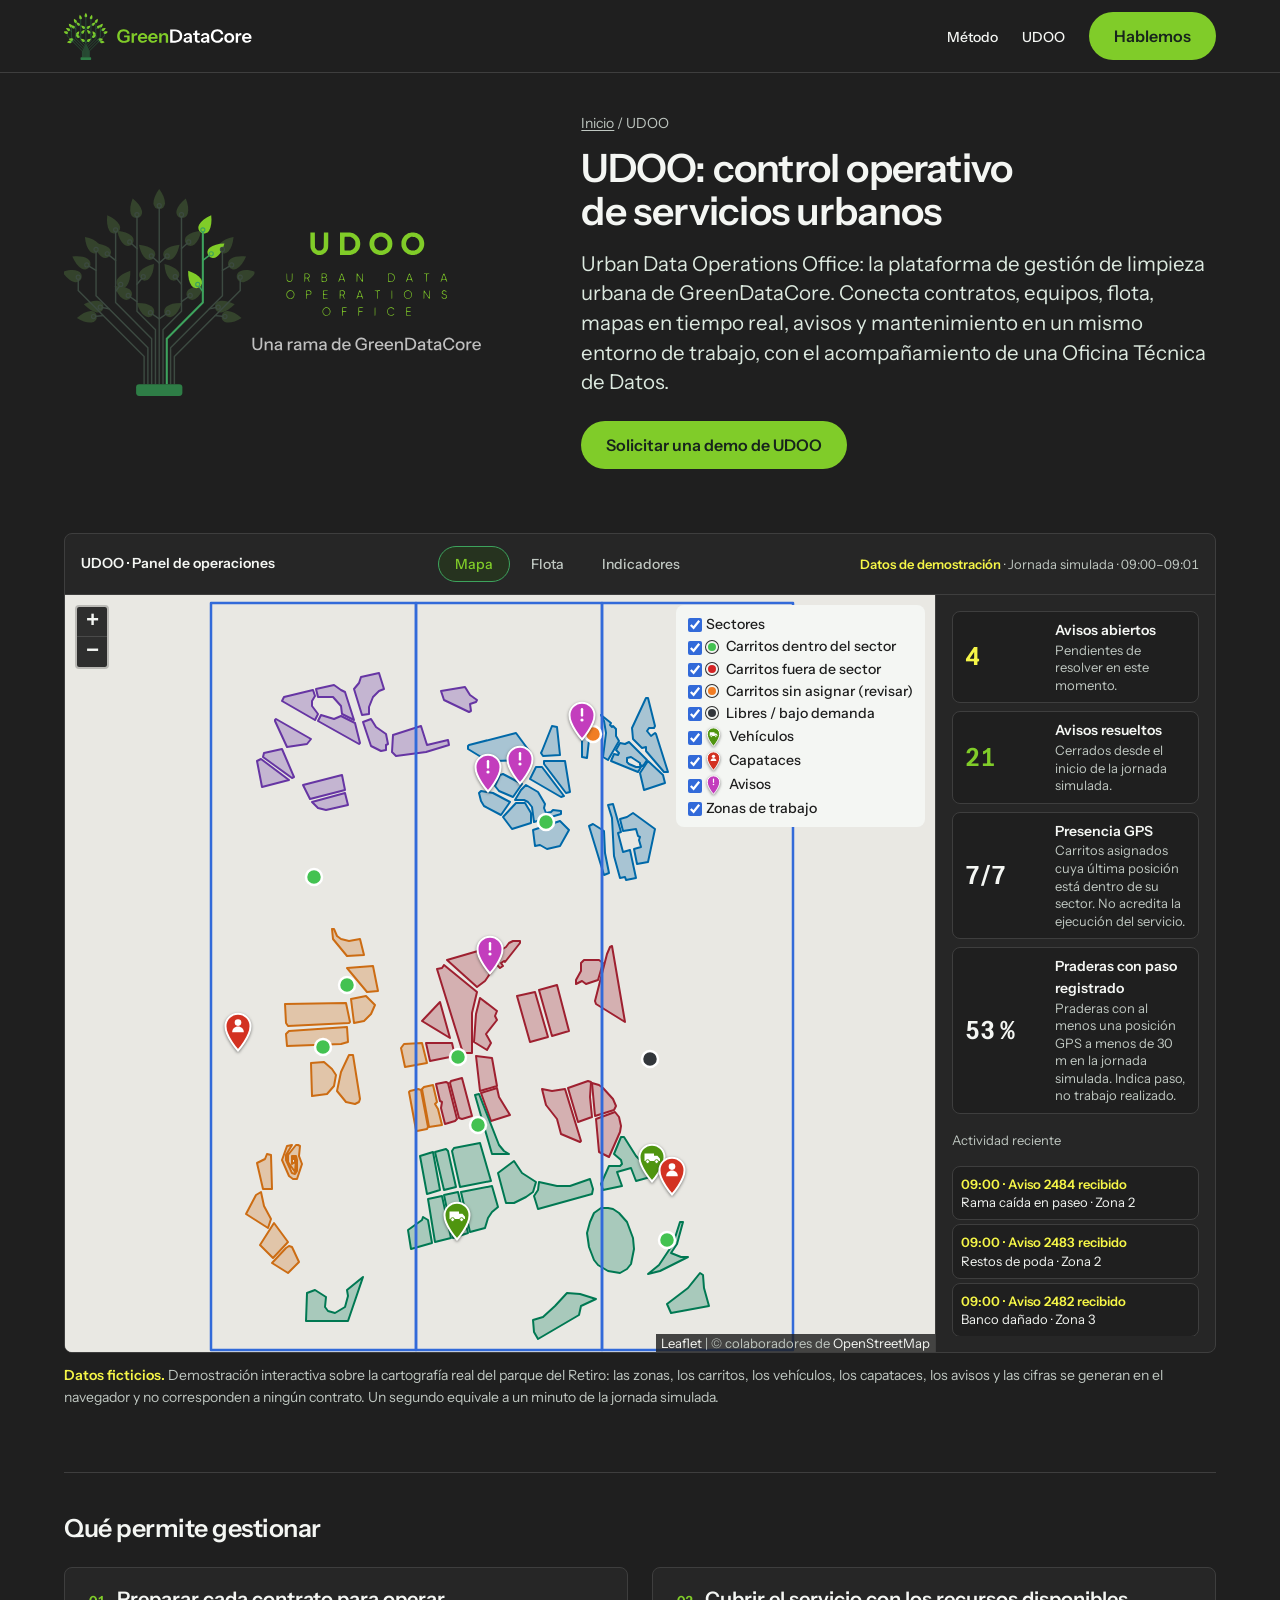
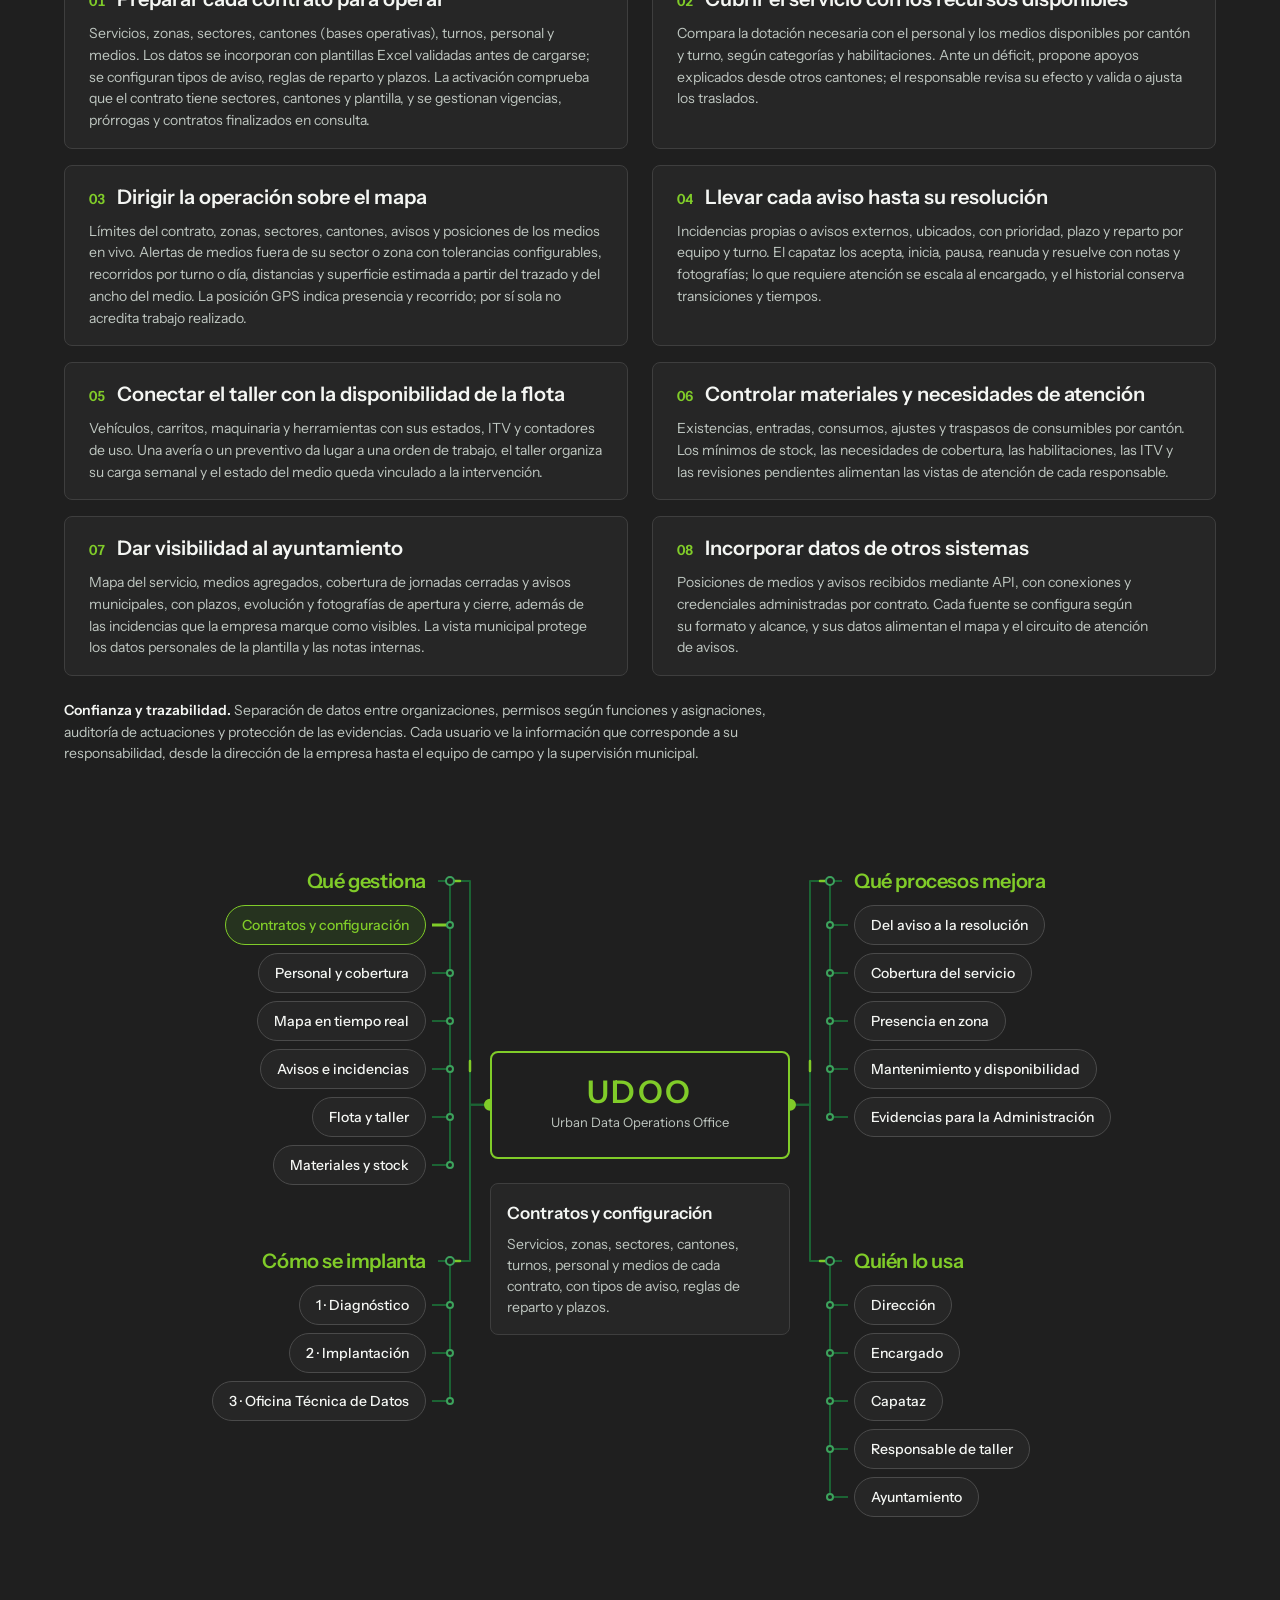
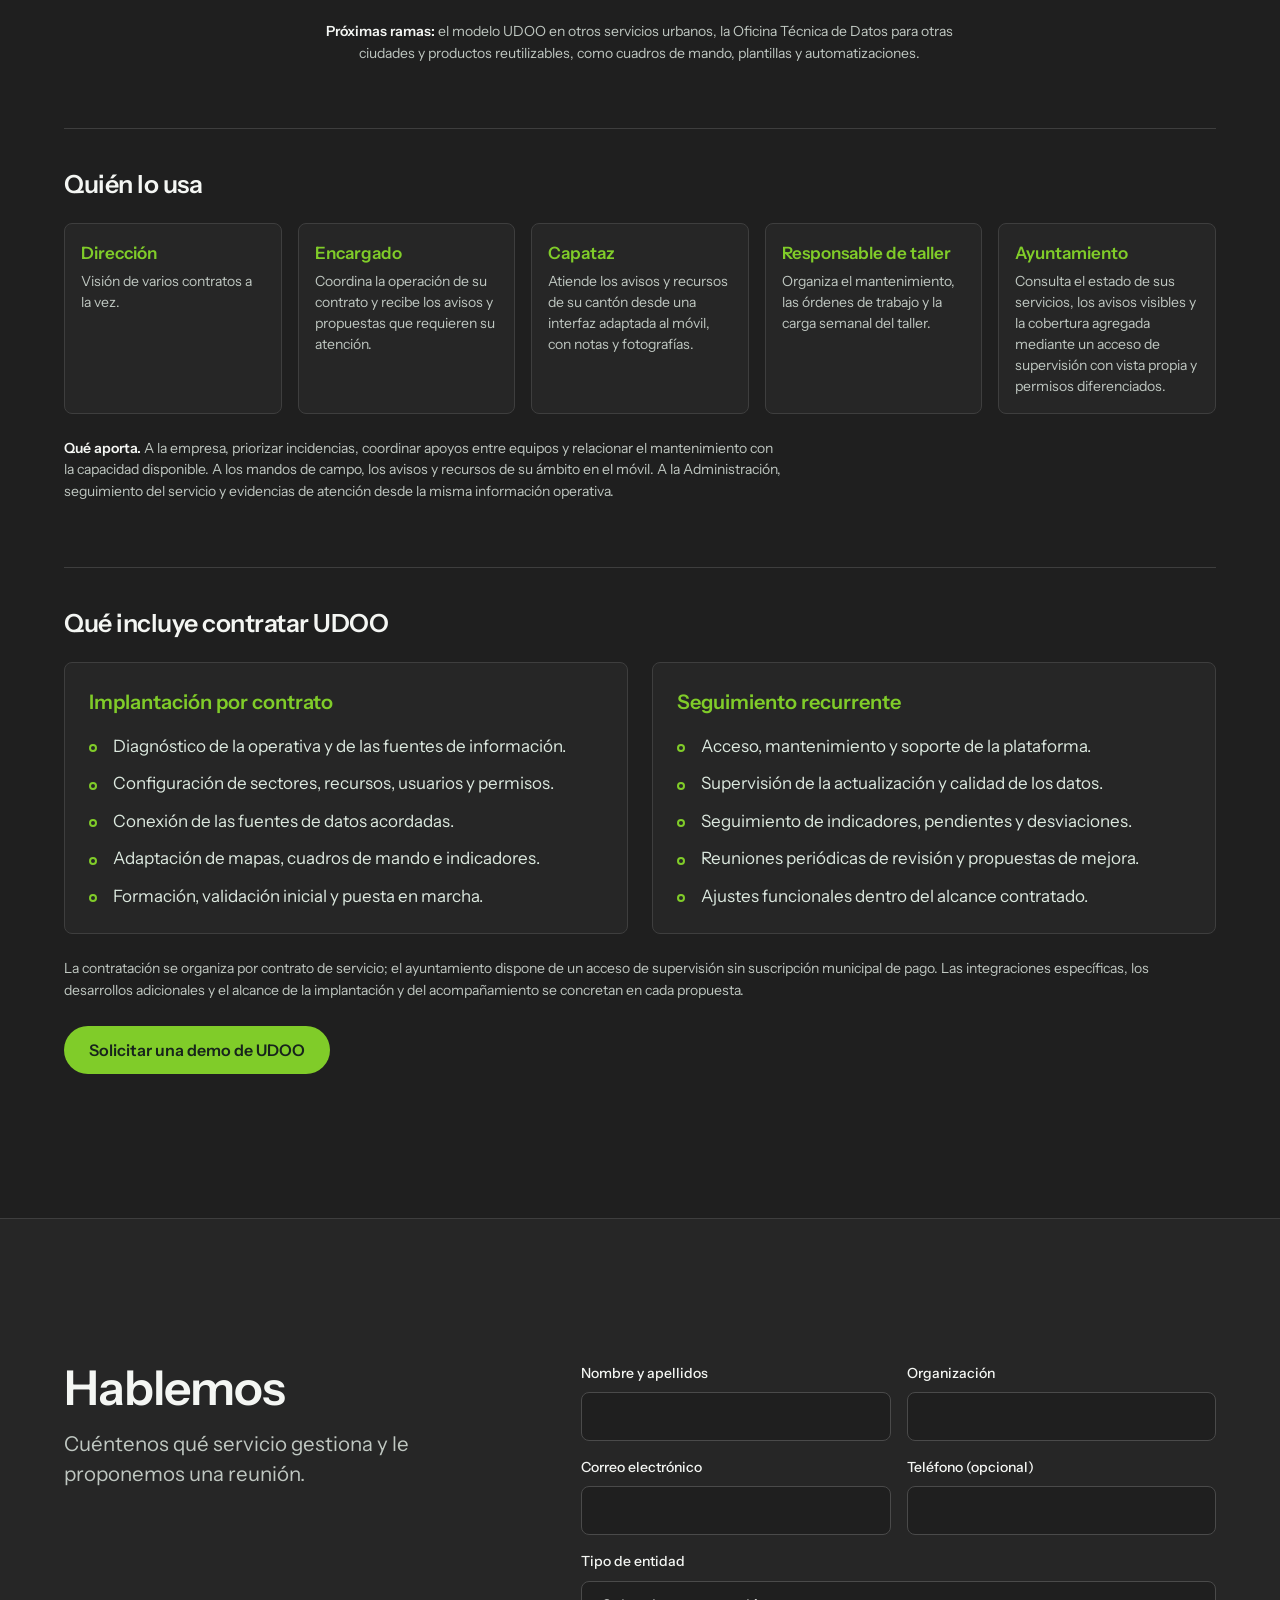
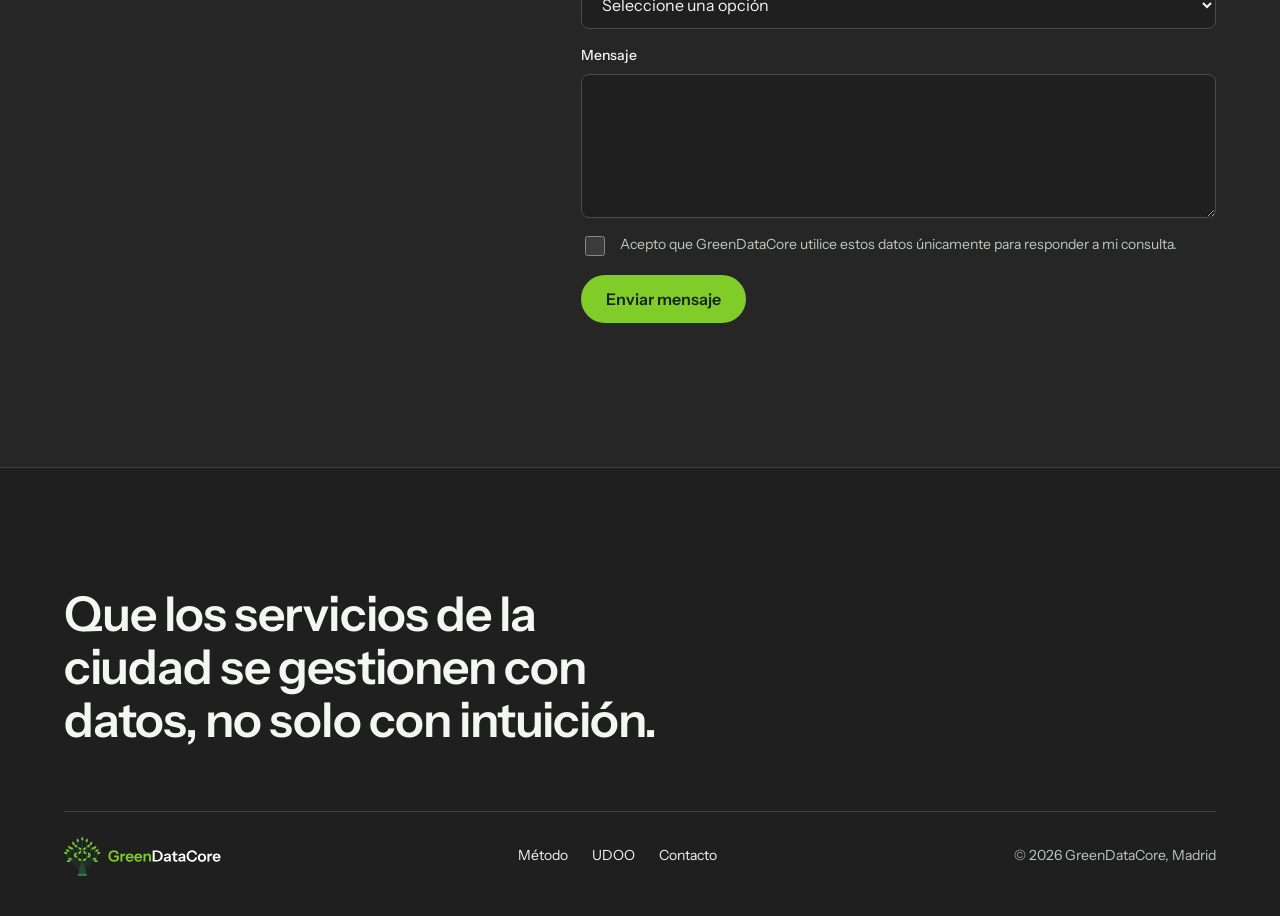
==== udoo/index.html @ efcaaaa1 "SEO: títulos y descripciones, datos estructurados (empresa, sitio y UDOO), página propia /udoo/ y ma" ====
<!DOCTYPE html>
<html lang="es">
<head>
<meta charset="utf-8">
<meta name="viewport" content="width=device-width, initial-scale=1">
<title>UDOO · Gestión de limpieza viaria, residuos y zonas verdes</title>
<meta name="description" content="Gestione contratos de limpieza urbana con UDOO: avisos hasta su resolución, flota con GPS, cobertura de personal, taller, stock y acceso de supervisión para el ayuntamiento.">
<link rel="canonical" href="https://greendatacore.com/udoo/">
<link rel="icon" type="image/svg+xml" href="/assets/logo/gdc-simbolo-reducido.svg">
<meta name="theme-color" content="#1F1F1F">
<meta property="og:type" content="product">
<meta property="og:locale" content="es_ES">
<meta property="og:site_name" content="GreenDataCore">
<meta property="og:title" content="UDOO · Gestión de limpieza viaria, residuos y zonas verdes">
<meta property="og:description" content="Avisos, flota con GPS, cobertura de personal, taller, stock y supervisión municipal en una sola plataforma, con una Oficina Técnica de Datos.">
<meta property="og:url" content="https://greendatacore.com/udoo/">
<meta property="og:image" content="https://greendatacore.com/assets/og/greendatacore-1200x630.png">
<meta property="og:image:width" content="1200">
<meta property="og:image:height" content="630">
<meta property="og:image:alt" content="Logotipo de GreenDataCore sobre fondo grafito con el lema Inteligencia de datos para servicios urbanos">
<meta name="twitter:card" content="summary_large_image">
<link rel="preload" href="/assets/fonts/InstrumentSans-600.woff2" as="font" type="font/woff2" crossorigin>
<script>document.documentElement.classList.add("js")</script>
<script type="application/ld+json">
{
 "@context": "https://schema.org",
 "@graph": [
  {
   "@type": "Organization",
   "@id": "https://greendatacore.com/#org",
   "name": "GreenDataCore",
   "url": "https://greendatacore.com/",
   "logo": {
    "@type": "ImageObject",
    "url": "https://greendatacore.com/assets/og/greendatacore-1200x630.png",
    "width": 1200,
    "height": 630
   },
   "image": "https://greendatacore.com/assets/og/greendatacore-1200x630.png",
   "description": "Inteligencia de datos y control operativo para servicios urbanos: limpieza viaria, recogida de residuos y mantenimiento de zonas verdes. Desarrolla UDOO.",
   "address": {
    "@type": "PostalAddress",
    "addressLocality": "Madrid",
    "addressCountry": "ES"
   },
   "areaServed": {
    "@type": "Country",
    "name": "España"
   },
   "knowsAbout": [
    "Limpieza viaria",
    "Recogida de residuos",
    "Zonas verdes",
    "Gestión de flotas con GPS",
    "Sistemas de información geográfica",
    "Contratos municipales de servicios urbanos"
   ]
  },
  {
   "@type": "WebSite",
   "@id": "https://greendatacore.com/#website",
   "url": "https://greendatacore.com/",
   "name": "GreenDataCore",
   "inLanguage": "es-ES",
   "publisher": {
    "@id": "https://greendatacore.com/#org"
   }
  },
  {
   "@type": "SoftwareApplication",
   "@id": "https://greendatacore.com/udoo/#app",
   "name": "UDOO",
   "alternateName": "Urban Data Operations Office",
   "applicationCategory": "BusinessApplication",
   "applicationSubCategory": "Gestión de servicios urbanos",
   "operatingSystem": "Web",
   "url": "https://greendatacore.com/udoo/",
   "inLanguage": "es-ES",
   "description": "Plataforma de gestión de limpieza urbana que conecta contratos, equipos, flota, mapas en tiempo real, avisos y mantenimiento, con el acompañamiento de una Oficina Técnica de Datos. Para empresas prestatarias de limpieza viaria, recogida de residuos y zonas verdes, y para la supervisión municipal.",
   "featureList": [
    "Configuración de contratos, servicios, zonas, sectores, cantones, turnos, personal y medios",
    "Cobertura del servicio con propuestas de apoyo entre cantones",
    "Mapa en tiempo real con posiciones GPS de vehículos y carritos y alertas fuera de sector",
    "Gestión de avisos e incidencias hasta su resolución, con notas y fotografías",
    "Taller: órdenes de trabajo, ITV y disponibilidad de la flota",
    "Materiales y stock de consumibles por cantón",
    "Acceso de supervisión para el ayuntamiento",
    "Integración de posiciones y avisos mediante API"
   ],
   "publisher": {
    "@id": "https://greendatacore.com/#org"
   },
   "audience": {
    "@type": "BusinessAudience",
    "audienceType": "Empresas de servicios urbanos, empresas municipales y ayuntamientos"
   }
  },
  {
   "@type": "WebPage",
   "@id": "https://greendatacore.com/udoo/#page",
   "url": "https://greendatacore.com/udoo/",
   "name": "UDOO · Gestión de limpieza viaria, residuos y zonas verdes",
   "inLanguage": "es-ES",
   "isPartOf": {
    "@id": "https://greendatacore.com/#website"
   },
   "about": {
    "@id": "https://greendatacore.com/udoo/#app"
   },
   "breadcrumb": {
    "@type": "BreadcrumbList",
    "itemListElement": [
     {
      "@type": "ListItem",
      "position": 1,
      "name": "Inicio",
      "item": "https://greendatacore.com/"
     },
     {
      "@type": "ListItem",
      "position": 2,
      "name": "UDOO",
      "item": "https://greendatacore.com/udoo/"
     }
    ]
   }
  }
 ]
}
</script>
<link rel="alternate" type="text/plain" href="/llms.txt" title="Resumen para modelos de lenguaje (llms.txt)">
<link rel="stylesheet" href="/style.css?v=9">
<link rel="stylesheet" href="/assets/vendor/leaflet/leaflet.css">
<link rel="stylesheet" href="/assets/udoo/udoo-mapa.css?v=7">
</head>
<body class="sub">
<header class="nav">
  <div class="container">
    <a href="/" aria-label="GreenDataCore, inicio"><img src="/assets/logo/gdc-logo-horizontal-negativo.svg" alt="GreenDataCore" width="188" height="48"></a>
    <ul>
      <li><a href="/#metodo">Método</a></li>
      <li><a href="/udoo/" aria-current="page">UDOO</a></li>
      <li><a class="btn btn-p" href="#contacto">Hablemos</a></li>
    </ul>
  </div>
</header>

<main>
<section class="udoo udoo-page" id="udoo">
  <div class="container">
    <div class="mark"><img src="/assets/logo/udoo-rama-gdc-negativo.svg" alt="UDOO, una rama de GreenDataCore" width="476" height="220"></div>
    <div>
      <p class="crumbs"><a href="/">Inicio</a> / UDOO</p>
      <h1>UDOO: control operativo de servicios urbanos</h1>
      <p class="lead">Urban Data Operations Office: la plataforma de gestión de limpieza urbana de GreenDataCore. Conecta contratos, equipos, flota, mapas en tiempo real, avisos y mantenimiento en un mismo entorno de trabajo, con el acompañamiento de una Oficina Técnica de Datos.</p>
      <p class="acts"><a class="btn btn-p" href="#contacto" data-demo>Solicitar una demo de UDOO</a></p>
    </div>

    <figure class="ud-fig">
      <div class="ud" id="ud" data-start="mapa">
        <div class="ud-top">
          <div class="ud-title">UDOO · Panel de operaciones</div>
          <div class="ud-tabs" role="tablist" aria-label="Vistas de UDOO">
            <button type="button" role="tab" data-v="mapa" aria-selected="true">Mapa</button>
            <button type="button" role="tab" data-v="flota" aria-selected="false">Flota</button>
            <button type="button" role="tab" data-v="ind" aria-selected="false">Indicadores</button>
          </div>
          <span class="ud-demo"><b>Datos de demostración</b> · <span data-k="clock">Jornada simulada</span></span>
        </div>
        <div class="ud-body">
          <div class="ud-map"><div id="ud-map" role="region" aria-label="Mapa de demostración sobre el parque del Retiro, con zonas, avisos, carritos, vehículos y capataces ficticios"></div></div>
          <div class="ud-panel" hidden>
            <div><p class="ud-ph">Avisos recibidos por zona</p><p class="ud-pd">Jornada simulada. Suma de avisos abiertos y resueltos.</p><div class="ud-bars" data-b="rec"></div></div>
            <div><p class="ud-ph">Praderas con paso registrado por zona</p><p class="ud-pd">Praderas con al menos una posición GPS a menos de 30 m en la jornada simulada.</p><div class="ud-bars" data-b="pass"></div></div>
            <div><p class="ud-ph">Presencia GPS por sector</p><p class="ud-pd">Carritos asignados cuya última posición está dentro de su sector.</p><div class="ud-bars" data-b="gps"></div></div>
          </div>
          <aside class="ud-side">
            <dl class="ud-kpis">
              <div class="ud-kpi new"><dt>Avisos abiertos</dt><dd><b data-k="open">0</b><span>Pendientes de resolver en este momento.</span></dd></div>
              <div class="ud-kpi ok"><dt>Avisos resueltos</dt><dd><b data-k="solved">0</b><span>Cerrados desde el inicio de la jornada simulada.</span></dd></div>
              <div class="ud-kpi"><dt>Presencia GPS</dt><dd><b data-k="fleet">0</b><span>Carritos asignados cuya última posición está dentro de su sector. No acredita la ejecución del servicio.</span></dd></div>
              <div class="ud-kpi"><dt>Praderas con paso registrado</dt><dd><b data-k="pass">0</b><span>Praderas con al menos una posición GPS a menos de 30 m en la jornada simulada. Indica paso, no trabajo realizado.</span></dd></div>
            </dl>
            <p class="ud-feed-h">Actividad reciente</p>
            <ul class="ud-feed" aria-live="off"></ul>
          </aside>
        </div>
      </div>
      <figcaption><b>Datos ficticios.</b> Demostración interactiva sobre la cartografía real del parque del Retiro: las zonas, los carritos, los vehículos, los capataces, los avisos y las cifras se generan en el navegador y no corresponden a ningún contrato. Un segundo equivale a un minuto de la jornada simulada.</figcaption>
    </figure>

    <div class="ud-procs">
      <h3>Qué permite gestionar</h3>
      <ol class="ud-proc-grid">
        <li id="p01"><h4><span>01</span>Preparar cada contrato para operar</h4><p>Servicios, zonas, sectores, cantones (bases operativas), turnos, personal y medios. Los datos se incorporan con plantillas Excel validadas antes de cargarse; se configuran tipos de aviso, reglas de reparto y plazos. La activación comprueba que el contrato tiene sectores, cantones y plantilla, y se gestionan vigencias, prórrogas y contratos finalizados en consulta.</p></li>
        <li id="p02"><h4><span>02</span>Cubrir el servicio con los recursos disponibles</h4><p>Compara la dotación necesaria con el personal y los medios disponibles por cantón y turno, según categorías y habilitaciones. Ante un déficit, propone apoyos explicados desde otros cantones; el responsable revisa su efecto y valida o ajusta los traslados.</p></li>
        <li id="p03"><h4><span>03</span>Dirigir la operación sobre el mapa</h4><p>Límites del contrato, zonas, sectores, cantones, avisos y posiciones de los medios en vivo. Alertas de medios fuera de su sector o zona con tolerancias configurables, recorridos por turno o día, distancias y superficie estimada a partir del trazado y del ancho del medio. La posición GPS indica presencia y recorrido; por sí sola no acredita trabajo realizado.</p></li>
        <li id="p04"><h4><span>04</span>Llevar cada aviso hasta su resolución</h4><p>Incidencias propias o avisos externos, ubicados, con prioridad, plazo y reparto por equipo y turno. El capataz los acepta, inicia, pausa, reanuda y resuelve con notas y fotografías; lo que requiere atención se escala al encargado, y el historial conserva transiciones y tiempos.</p></li>
        <li id="p05"><h4><span>05</span>Conectar el taller con la disponibilidad de la flota</h4><p>Vehículos, carritos, maquinaria y herramientas con sus estados, ITV y contadores de uso. Una avería o un preventivo da lugar a una orden de trabajo, el taller organiza su carga semanal y el estado del medio queda vinculado a la intervención.</p></li>
        <li id="p06"><h4><span>06</span>Controlar materiales y necesidades de atención</h4><p>Existencias, entradas, consumos, ajustes y traspasos de consumibles por cantón. Los mínimos de stock, las necesidades de cobertura, las habilitaciones, las ITV y las revisiones pendientes alimentan las vistas de atención de cada responsable.</p></li>
        <li id="p07"><h4><span>07</span>Dar visibilidad al ayuntamiento</h4><p>Mapa del servicio, medios agregados, cobertura de jornadas cerradas y avisos municipales, con plazos, evolución y fotografías de apertura y cierre, además de las incidencias que la empresa marque como visibles. La vista municipal protege los datos personales de la plantilla y las notas internas.</p></li>
        <li id="p08"><h4><span>08</span>Incorporar datos de otros sistemas</h4><p>Posiciones de medios y avisos recibidos mediante API, con conexiones y credenciales administradas por contrato. Cada fuente se configura según su formato y alcance, y sus datos alimentan el mapa y el circuito de atención de avisos.</p></li>
      </ol>
      <p class="ud-trust"><b>Confianza y trazabilidad.</b> Separación de datos entre organizaciones, permisos según funciones y asignaciones, auditoría de actuaciones y protección de las evidencias. Cada usuario ve la información que corresponde a su responsabilidad, desde la dirección de la empresa hasta el equipo de campo y la supervisión municipal.</p>
    </div>

    <div class="mm" id="mm">
      <svg class="mm-lines" aria-hidden="true"></svg>
      <div class="mm-q mm-a" data-side="l">
        <h3 class="mm-hub">Qué gestiona</h3>
        <ul>
          <li><button type="button" aria-pressed="false">Contratos y configuración</button><p class="mm-txt">Servicios, zonas, sectores, cantones, turnos, personal y medios de cada contrato, con tipos de aviso, reglas de reparto y plazos.</p></li>
          <li><button type="button" aria-pressed="false">Personal y cobertura</button><p class="mm-txt">Dotación necesaria frente a personal y medios disponibles por cantón y turno, con categorías y habilitaciones.</p></li>
          <li><button type="button" aria-pressed="false">Mapa en tiempo real</button><p class="mm-txt">Límites, zonas, sectores, cantones, avisos y posiciones de los medios con actualización en vivo.</p></li>
          <li><button type="button" aria-pressed="false">Avisos e incidencias</button><p class="mm-txt">Avisos propios y externos, ubicados, priorizados y repartidos por equipo y turno hasta su resolución.</p></li>
          <li><button type="button" aria-pressed="false">Flota y taller</button><p class="mm-txt">Vehículos, carritos, maquinaria y herramientas, con estados, ITV, contadores de uso y órdenes de trabajo.</p></li>
          <li><button type="button" aria-pressed="false">Materiales y stock</button><p class="mm-txt">Existencias, entradas, consumos y traspasos de consumibles por cantón, con mínimos de stock.</p></li>
        </ul>
      </div>
      <div class="mm-q mm-b" data-side="r">
        <h3 class="mm-hub">Qué procesos mejora</h3>
        <ul>
          <li><button type="button" aria-pressed="false">Del aviso a la resolución</button><p class="mm-txt">Cada aviso tiene prioridad, plazo y responsable; el historial conserva las transiciones y los tiempos de atención.</p></li>
          <li><button type="button" aria-pressed="false">Cobertura del servicio</button><p class="mm-txt">Ante un déficit, propuestas explicadas de apoyo desde otros cantones que el responsable valida o ajusta.</p></li>
          <li><button type="button" aria-pressed="false">Presencia en zona</button><p class="mm-txt">Alertas de medios fuera de su sector o zona con tolerancias configurables. La posición GPS indica presencia y recorrido; por sí sola no acredita trabajo realizado.</p></li>
          <li><button type="button" aria-pressed="false">Mantenimiento y disponibilidad</button><p class="mm-txt">Las averías y los preventivos generan órdenes de trabajo, y la planificación cuenta con los medios realmente operativos.</p></li>
          <li><button type="button" aria-pressed="false">Evidencias para la Administración</button><p class="mm-txt">Plazos, evolución y fotografías de apertura y cierre de los avisos, desde la misma información operativa.</p></li>
        </ul>
      </div>
      <div class="mm-core">
        <div class="mm-node"><span class="mm-name">UDOO</span><span class="mm-sub">Urban Data Operations Office</span></div>
        <div class="mm-card" aria-live="polite"><p class="mm-ct"></p><p class="mm-cd"></p></div>
      </div>
      <div class="mm-q mm-c" data-side="l">
        <h3 class="mm-hub">Cómo se implanta</h3>
        <ul>
          <li><button type="button" aria-pressed="false">1 · Diagnóstico</button><p class="mm-txt">Análisis de la operativa, de los procesos y de las fuentes de información, y definición de los indicadores.</p></li>
          <li><button type="button" aria-pressed="false">2 · Implantación</button><p class="mm-txt">Configuración del contrato, carga de datos con plantillas validadas, conexión de las fuentes acordadas, formación y puesta en marcha.</p></li>
          <li><button type="button" aria-pressed="false">3 · Oficina Técnica de Datos</button><p class="mm-txt">Acompañamiento recurrente: calidad de los datos, seguimiento de pendientes y desviaciones y propuestas de mejora.</p></li>
        </ul>
      </div>
      <div class="mm-q mm-d" data-side="r">
        <h3 class="mm-hub">Quién lo usa</h3>
        <ul>
          <li><button type="button" aria-pressed="false">Dirección</button><p class="mm-txt">Visión de varios contratos a la vez.</p></li>
          <li><button type="button" aria-pressed="false">Encargado</button><p class="mm-txt">Coordina la operación de su contrato y recibe los avisos y propuestas que requieren su atención.</p></li>
          <li><button type="button" aria-pressed="false">Capataz</button><p class="mm-txt">Atiende los avisos y recursos de su cantón desde una interfaz adaptada al móvil, con notas y fotografías.</p></li>
          <li><button type="button" aria-pressed="false">Responsable de taller</button><p class="mm-txt">Organiza el mantenimiento y la carga semanal del taller.</p></li>
          <li><button type="button" aria-pressed="false">Ayuntamiento</button><p class="mm-txt">Consulta el estado de sus servicios mediante un acceso de supervisión con vista propia y permisos diferenciados.</p></li>
        </ul>
      </div>
    </div>

    <p class="ud-next"><b>Próximas ramas:</b> el modelo UDOO en otros servicios urbanos, la Oficina Técnica de Datos para otras ciudades y productos reutilizables, como cuadros de mando, plantillas y automatizaciones.</p>

    <div class="ud-procs">
      <h3>Quién lo usa</h3>
      <ul class="ud-roles">
        <li><b>Dirección</b><span>Visión de varios contratos a la vez.</span></li>
        <li><b>Encargado</b><span>Coordina la operación de su contrato y recibe los avisos y propuestas que requieren su atención.</span></li>
        <li><b>Capataz</b><span>Atiende los avisos y recursos de su cantón desde una interfaz adaptada al móvil, con notas y fotografías.</span></li>
        <li><b>Responsable de taller</b><span>Organiza el mantenimiento, las órdenes de trabajo y la carga semanal del taller.</span></li>
        <li><b>Ayuntamiento</b><span>Consulta el estado de sus servicios, los avisos visibles y la cobertura agregada mediante un acceso de supervisión con vista propia y permisos diferenciados.</span></li>
      </ul>
      <p class="ud-trust"><b>Qué aporta.</b> A la empresa, priorizar incidencias, coordinar apoyos entre equipos y relacionar el mantenimiento con la capacidad disponible. A los mandos de campo, los avisos y recursos de su ámbito en el móvil. A la Administración, seguimiento del servicio y evidencias de atención desde la misma información operativa.</p>
    </div>

    <div class="ud-offer">
      <h3>Qué incluye contratar UDOO</h3>
      <div class="ud-offer-grid">
        <article class="ud-card">
          <h4>Implantación por contrato</h4>
          <ul>
            <li>Diagnóstico de la operativa y de las fuentes de información.</li>
            <li>Configuración de sectores, recursos, usuarios y permisos.</li>
            <li>Conexión de las fuentes de datos acordadas.</li>
            <li>Adaptación de mapas, cuadros de mando e indicadores.</li>
            <li>Formación, validación inicial y puesta en marcha.</li>
          </ul>
        </article>
        <article class="ud-card">
          <h4>Seguimiento recurrente</h4>
          <ul>
            <li>Acceso, mantenimiento y soporte de la plataforma.</li>
            <li>Supervisión de la actualización y calidad de los datos.</li>
            <li>Seguimiento de indicadores, pendientes y desviaciones.</li>
            <li>Reuniones periódicas de revisión y propuestas de mejora.</li>
            <li>Ajustes funcionales dentro del alcance contratado.</li>
          </ul>
        </article>
      </div>
      <p class="ud-note">La contratación se organiza por contrato de servicio; el ayuntamiento dispone de un acceso de supervisión sin suscripción municipal de pago. Las integraciones específicas, los desarrollos adicionales y el alcance de la implantación y del acompañamiento se concretan en cada propuesta.</p>
      <p class="acts"><a class="btn btn-p" href="#contacto" data-demo>Solicitar una demo de UDOO</a></p>
    </div>
  </div>
</section>

<section class="contact" id="contacto">
  <div class="container">
    <div>
      <h2>Hablemos</h2>
      <p class="lead">Cuéntenos qué servicio gestiona y le proponemos una reunión.</p>
    </div>
    <form class="form" id="cf" novalidate>
      <label>Nombre y apellidos<input id="f-nombre" name="nombre" autocomplete="name" required></label>
      <label>Organización<input id="f-org" name="organizacion" autocomplete="organization" required></label>
      <label>Correo electrónico<input id="f-email" name="email" type="email" autocomplete="email" required></label>
      <label>Teléfono (opcional)<input id="f-tel" name="telefono" type="tel" autocomplete="tel"></label>
      <label class="full">Tipo de entidad<select id="f-tipo" name="tipo" required>
        <option value="">Seleccione una opción</option>
        <option>Ayuntamiento o Administración pública</option>
        <option>Empresa prestataria de servicios urbanos</option>
        <option>Socio tecnológico</option>
        <option>Otro</option>
      </select></label>
      <label class="full">Mensaje<textarea id="f-msg" name="mensaje" required></textarea></label>
      <label class="hp" aria-hidden="true">No rellenar<input id="f-hp" name="_honey" tabindex="-1" autocomplete="off"></label>
      <label class="check full"><input id="f-ok" type="checkbox" required>Acepto que GreenDataCore utilice estos datos únicamente para responder a mi consulta.</label>
      <div class="send full"><button class="btn btn-p" id="f-send" type="submit">Enviar mensaje</button><p class="status" id="f-status" role="status" aria-live="polite"></p></div>
    </form>
  </div>
</section>
</main>

<footer class="foot">
  <div class="container">
    <p class="statement">Que los servicios de la ciudad se gestionen con datos, no solo con intuición.</p>
    <div class="row">
      <img src="/assets/logo/gdc-logo-horizontal-negativo.svg" alt="GreenDataCore" width="157" height="40">
      <ul><li><a href="/#metodo">Método</a></li><li><a href="/udoo/">UDOO</a></li><li><a href="#contacto">Contacto</a></li></ul>
      <p>© <span id="y">2026</span> GreenDataCore, Madrid</p>
    </div>
  </div>
</footer>
<script>
{
  const form = document.getElementById('cf');
  const status = document.getElementById('f-status');
  const sendBtn = document.getElementById('f-send');
  const ENDPOINT = 'https://formsubmit.co/ajax/a.kim@tagasa.com';
  const say = (t, cls) => { status.textContent = t; status.className = 'status ' + (cls || ''); };
  form.addEventListener('submit', async e => {
    e.preventDefault();
    if (!form.checkValidity()) { say('Revise los campos obligatorios y acepte el uso de sus datos.', 'err'); form.reportValidity(); return; }
    if (document.getElementById('f-hp').value) return;
    const v = id => document.getElementById(id).value.trim();
    const data = { nombre: v('f-nombre'), organizacion: v('f-org'), email: v('f-email'), telefono: v('f-tel'), tipo: v('f-tipo'), mensaje: v('f-msg'), _subject: 'Contacto web GreenDataCore: ' + v('f-org'), _replyto: v('f-email'), _template: 'table', _captcha: 'false' };
    sendBtn.disabled = true; say('Enviando…');
    try {
      const r = await fetch(ENDPOINT, { method: 'POST', headers: { 'Content-Type': 'application/json', 'Accept': 'application/json' }, body: JSON.stringify(data) });
      const j = await r.json().catch(() => ({}));
      if (!r.ok || String(j.success) === 'false') throw new Error('envío');
      form.reset(); say('Mensaje enviado. Le responderemos a la mayor brevedad.', 'ok');
    } catch (err) {
      say('No se ha podido enviar el mensaje. Inténtelo de nuevo en unos minutos.', 'err');
    } finally { sendBtn.disabled = false; }
  });
  document.getElementById('y').textContent = new Date().getFullYear();
}
</script>
<script>
{
  const ud = document.getElementById('ud');
  if (ud) {
    const add = src => new Promise((ok, ko) => { const s = document.createElement('script'); s.src = src; s.onload = ok; s.onerror = ko; document.body.append(s); });
    new IntersectionObserver((es, o) => {
      if (!es[0].isIntersecting) return;
      o.disconnect();
      add('/assets/vendor/leaflet/leaflet.js').then(() => add('/assets/udoo/udoo-mapa-datos.js')).then(() => add('/assets/udoo/udoo-mapa.js?v=9')).catch(() => {});
    }, { rootMargin: '600px 0px' }).observe(ud);
  }
  if (/[?&]demo\b/.test(location.search)) { const m = document.getElementById('f-msg'); if (m && !m.value.trim()) m.value = 'Nos gustaría solicitar una demostración de UDOO.'; }
  document.querySelectorAll('[data-demo]').forEach(a => a.addEventListener('click', () => {
    const m = document.getElementById('f-msg');
    if (m && !m.value.trim()) m.value = 'Nos gustaría solicitar una demostración de UDOO.';
  }));
}
</script>
<script>
{
  const mm = document.getElementById('mm');
  if (mm) {
    const NS = 'http://www.w3.org/2000/svg';
    const svg = mm.querySelector('.mm-lines'), node = mm.querySelector('.mm-node');
    const ct = mm.querySelector('.mm-ct'), cd = mm.querySelector('.mm-cd');
    const wide = matchMedia('(min-width: 60.01rem)');
    const btns = [...mm.querySelectorAll('.mm-q button')];
    let ticks = new Map();
    const el = (tag, attrs) => { const e = document.createElementNS(NS, tag); for (const k in attrs) e.setAttribute(k, attrs[k]); svg.append(e); return e; };
    const draw = () => {
      svg.replaceChildren(); ticks = new Map();
      if (!wide.matches) return;
      const R = mm.getBoundingClientRect(), r = e => { const b = e.getBoundingClientRect(); return { l: b.left - R.left, r: b.right - R.left, t: b.top - R.top, b: b.bottom - R.top, y: (b.top + b.bottom) / 2 - R.top }; };
      svg.setAttribute('viewBox', `0 0 ${R.width} ${R.height}`);
      const n = r(node);
      mm.querySelectorAll('.mm-q').forEach(qd => {
        const left = qd.dataset.side === 'l', Q = r(qd), hub = r(qd.querySelector('.mm-hub'));
        const tx = left ? Q.r + 24 : Q.l - 24;
        const items = [...qd.querySelectorAll('button')].map(b => [b, r(b)]);
        const last = items[items.length - 1][1].y;
        const nx = left ? n.l : n.r, mx = (tx + nx) / 2;
        const trunk = `M${tx} ${hub.y} H${mx} V${n.y} H${nx}`;
        el('path', { d: trunk, class: 'mm-t' });
        el('path', { d: trunk, class: 'mm-p' });
        el('path', { d: `M${left ? hub.r + 12 : hub.l - 12} ${hub.y} H${tx} V${last}`, class: 'mm-t' });
        el('circle', { cx: tx, cy: hub.y, r: 4, class: 'mm-j' });
        items.forEach(([b, bb]) => { ticks.set(b, el('path', { d: `M${tx} ${bb.y} H${left ? bb.r + 6 : bb.l - 6}`, class: 'mm-t' })); el('circle', { cx: tx, cy: bb.y, r: 3, class: 'mm-j' }); });
      });
      el('circle', { cx: n.l, cy: n.y, r: 5, class: 'mm-j on' }); el('circle', { cx: n.r, cy: n.y, r: 5, class: 'mm-j on' });
      const cur = btns.find(b => b.getAttribute('aria-pressed') === 'true'); if (cur && ticks.get(cur)) ticks.get(cur).classList.add('on');
    };
    const select = b => {
      btns.forEach(x => { x.setAttribute('aria-pressed', String(x === b)); ticks.get(x)?.classList.toggle('on', x === b); });
      ct.textContent = b.textContent; cd.textContent = b.nextElementSibling.textContent;
    };
    btns.forEach(b => b.addEventListener('click', () => {
      if (!wide.matches) { const li = b.parentElement, open = !li.classList.contains('open'); li.classList.toggle('open', open); b.setAttribute('aria-expanded', String(open)); return; }
      select(b);
    }));
    btns.forEach(b => b.addEventListener('mouseenter', () => { if (wide.matches) select(b); }));
    select(btns[0]);
    new ResizeObserver(draw).observe(mm);
    wide.addEventListener('change', draw);
    if (document.fonts) document.fonts.ready.then(draw);
  }
}
</script>
</body>
</html>
---- style.css ----
/* Hallmark · shape: Long Document (drawn e008ef, swap: the case and the index are UDOO and its branches) · genre: modern-minimal · theme: brand
 * paper: oklch(23.9% 0 0) · accent: oklch(76.7% 0.200 132.3) · display: Instrument Sans · body: Instrument Sans · hero: Poster · nav: edge-aligned · footer: statement · signature: the tree that grows from the root and stays alive, data running up its branches
 * axes: dark/grotesk-sans/chromatic-green · posture: Poster · contrast: pass · fold: pass · v2.0.0 */
/* Hallmark · pre-emit critique: P4 H4 E4 S5 R4 V4 · weakest: P, the brand platform reads as a catalogue; told it as one argument (operation becomes data) and cut the tables, values and the second list of benefits */
/* Hallmark · waive 3 · .stations on phones · the vertical line is the data route itself, not a decorative stripe */
@import url("./tokens.css?v=3");
@import url("./base.css");

@font-face { font-family: "Instrument Sans"; src: url(assets/fonts/InstrumentSans-400.woff2) format("woff2"); font-weight: 400; font-display: swap; }
@font-face { font-family: "Instrument Sans"; src: url(assets/fonts/InstrumentSans-500.woff2) format("woff2"); font-weight: 500; font-display: swap; }
@font-face { font-family: "Instrument Sans"; src: url(assets/fonts/InstrumentSans-600.woff2) format("woff2"); font-weight: 600; font-display: swap; }

:root { color-scheme: dark; }
body { font-size: 1.0625rem; }

/* controls */
.btn { display: inline-flex; align-items: center; min-height: 48px; padding: 0 var(--space-lg); border-radius: var(--radius-pill); font: 600 var(--text-md)/1 var(--font-body); white-space: nowrap; text-decoration: none; border: 1px solid transparent; cursor: pointer; transition: background-color var(--dur-short) var(--ease-out), border-color var(--dur-short) var(--ease-out), transform var(--dur-micro) var(--ease-out); }
.btn-p { background: var(--color-accent); color: var(--color-accent-ink); }
.btn-p:hover { background: var(--color-accent-hi); }
.btn-p:active { transform: translateY(1px); background: var(--color-accent); }
.btn-p:focus-visible { outline: 2px solid var(--color-focus); outline-offset: 3px; }
.btn-p[disabled] { background: var(--color-edge); color: var(--color-muted); cursor: not-allowed; }
.link { color: var(--color-ink); font-weight: 600; text-decoration: underline; text-decoration-color: var(--color-accent); text-decoration-thickness: 2px; text-underline-offset: 0.3em; transition: color var(--dur-short) var(--ease-out); }
.link:hover { color: var(--color-accent); }
.link:active { color: var(--color-accent-hi); }

/* nav: edge-aligned */
.nav { position: sticky; top: 0; z-index: var(--z-sticky-nav); background: var(--color-paper); border-bottom: var(--rule-hair) solid var(--color-rule); }
.nav .container { display: flex; align-items: center; justify-content: space-between; gap: var(--space-md); min-height: 72px; }
.nav img { height: 48px; width: auto; }
.nav ul { display: flex; align-items: center; gap: var(--space-lg); list-style: none; margin: 0; padding: 0; }
.nav ul a:not(.btn) { color: var(--color-ink); text-decoration: none; font-weight: 500; font-size: var(--text-sm); padding: var(--space-xs) 0; }
.nav ul a:not(.btn):hover { color: var(--color-accent); }
.nav ul a:not(.btn):active { color: var(--color-accent-hi); }

/* hero: Poster */
.hero { position: relative; color: var(--color-ink); min-height: 92dvh; display: grid; align-items: end; overflow: hidden; background: var(--color-paper); }
#hero-bg { position: absolute; inset: 0; width: 100%; height: 100%; pointer-events: none; }
.hero .container { position: relative; z-index: var(--z-base); display: grid; grid-template-columns: minmax(0, 6fr) minmax(0, 6fr); gap: var(--space-2xl); align-items: end; padding-block: var(--space-3xl); }
.hero h1 { font-size: var(--text-display); max-width: 12ch; }
.hero .lead { margin-top: var(--space-lg); color: var(--color-ink-2); max-width: 36ch; }
.hero .acts { display: flex; flex-wrap: wrap; align-items: center; gap: var(--space-lg); margin-top: var(--space-xl); }
#tree { justify-self: center; transition: transform var(--dur-long) var(--ease-out); }
#tree .logo { width: min(560px, 42vw); height: auto; overflow: visible; }

/* story: Long Document beside the gains */
.story { padding-block: var(--section-gap); }
.story .container { display: grid; grid-template-columns: minmax(0, 7fr) minmax(0, 5fr); gap: var(--space-2xl); align-items: start; }
.prose .lede { font-size: var(--text-title); line-height: 1.45; font-weight: 500; margin-bottom: var(--space-lg); max-width: 34ch; }
.prose .para { line-height: 1.7; color: var(--color-ink-2); margin-bottom: var(--space-md); max-width: 62ch; }
.prose .para p { display: inline; }
.prose h2.inline { display: inline; font: inherit; font-weight: 700; color: var(--color-ink); letter-spacing: normal; }
.gains { list-style: none; margin: 0; padding: 0; border-top: var(--rule-hair) solid var(--color-rule); }
.gains li { padding-block: var(--space-lg); border-bottom: var(--rule-hair) solid var(--color-rule); }
.gains h3 { font-size: var(--text-xl); color: var(--color-accent); }
.gains p { margin-top: var(--space-xs); color: var(--color-muted); }

/* method: the signature route */
.method { padding-block: var(--section-gap-s); background: var(--color-paper-2); border-block: var(--rule-hair) solid var(--color-rule); }
.method h2 { max-width: 22ch; }
.route { margin-top: var(--space-xl); }
.route .fig { position: relative; height: 112px; }
.route .fig svg { position: absolute; inset: 0; width: 100%; height: 100%; overflow: visible; }
.stations { list-style: none; margin: 0; padding: 0; display: grid; grid-template-columns: repeat(5, minmax(0, 1fr)); gap: var(--space-lg); }
.stations h3 { font-size: var(--text-lg); }
.stations p { margin-top: var(--space-xs); color: var(--color-muted); font-size: var(--text-sm); line-height: 1.5; }
.stations .core h3 { color: var(--color-accent); }

/* services: an index */
.services { padding-block: var(--section-gap); }
.services .container { display: grid; grid-template-columns: minmax(0, 4fr) minmax(0, 8fr); gap: var(--space-2xl); align-items: start; }
.services .lead { margin-top: var(--space-md); color: var(--color-muted); }
.lines { list-style: none; margin: 0; padding: 0; display: grid; grid-template-columns: repeat(2, minmax(0, 1fr)); border-top: var(--rule-hair) solid var(--color-rule); }
.lines li { display: flex; align-items: baseline; gap: var(--space-sm); padding: var(--space-md) var(--space-md) var(--space-md) 0; border-bottom: var(--rule-hair) solid var(--color-rule); font-size: var(--text-lg); font-weight: 500; }
.lines li::before { content: ""; flex: none; width: 12px; height: 12px; background: var(--color-accent); border-radius: 0 6px 0 6px; }
.scope { grid-column: 2; color: var(--color-muted); }
.scope b { color: var(--color-ink); font-weight: 600; }

/* UDOO: the case, the demo and the offer */
.udoo { padding-block: var(--section-gap); border-top: var(--rule-hair) solid var(--color-rule); }
.udoo .container { display: grid; grid-template-columns: minmax(0, 5fr) minmax(0, 7fr); gap: var(--space-2xl); align-items: center; }
.udoo .mark img { width: 100%; max-width: 520px; }
.udoo .lead { margin-top: var(--space-md); color: var(--color-ink-2); }
.udoo .acts { margin-top: var(--space-lg); }
.ud-fig { grid-column: 1 / -1; margin: 0; }
.ud-fig figcaption { margin-top: var(--space-sm); font-size: var(--text-sm); color: var(--color-muted); }
.ud-fig figcaption b { color: var(--color-signal); font-weight: 600; }
.ud-next { grid-column: 1 / -1; justify-self: center; max-width: 70ch; text-align: center; color: var(--color-muted); font-size: var(--text-sm); }
.ud-next b { color: var(--color-ink); font-weight: 600; }
.ud-procs { grid-column: 1 / -1; display: grid; gap: var(--space-lg); padding-top: var(--space-xl); border-top: var(--rule-hair) solid var(--color-rule); }
.ud-procs h3 { margin: 0; font-size: var(--text-xl); }
.ud-proc-grid { list-style: none; margin: 0; padding: 0; display: grid; grid-template-columns: repeat(2, minmax(0, 1fr)); gap: var(--space-md) var(--space-lg); }
.ud-proc-grid li { padding: var(--space-md) var(--space-lg); border: 1px solid var(--color-rule); border-radius: var(--radius-card); background: var(--color-paper-2); color: var(--color-ink); }
.ud-proc-grid h4 { margin: 0; display: flex; gap: var(--space-sm); align-items: baseline; font-size: var(--text-lg); font-weight: 600; }
.ud-proc-grid h4 span { font: 600 var(--text-sm)/1 var(--font-body); font-variant-numeric: tabular-nums; color: var(--color-accent); }
.ud-proc-grid p { margin: var(--space-xs) 0 0; font-size: var(--text-sm); line-height: 1.55; color: var(--color-muted); }
.ud-trust { margin: 0; max-width: 80ch; font-size: var(--text-sm); line-height: 1.55; color: var(--color-muted); }
.ud-trust b { color: var(--color-ink); font-weight: 600; }
.ud-proc-list { list-style: none; margin: 0; padding: 0; display: grid; grid-template-columns: repeat(2, minmax(0, 1fr)); gap: var(--space-xs) var(--space-lg); }
.ud-proc-list a { display: flex; gap: var(--space-sm); align-items: baseline; padding: var(--space-sm) var(--space-md); border: 1px solid var(--color-rule); border-radius: var(--radius-card); background: var(--color-paper-2); color: var(--color-ink); text-decoration: none; font-weight: 500; transition: border-color var(--dur-short) var(--ease-out); }
.ud-proc-list a:hover { border-color: var(--color-track); }
.ud-proc-list a:focus-visible { outline: 2px solid var(--color-focus); outline-offset: 2px; }
.ud-proc-list span { font-size: var(--text-sm); font-weight: 600; font-variant-numeric: tabular-nums; color: var(--color-accent); }
.ud-more { margin: 0; font-size: var(--text-sm); }
.ud-more a, .ud-link { color: var(--color-accent); font-weight: 600; text-underline-offset: 3px; }
.udoo .acts .ud-link { margin-left: var(--space-md); font-size: var(--text-sm); }
.ud-roles { list-style: none; margin: 0; padding: 0; display: grid; grid-template-columns: repeat(auto-fit, minmax(190px, 1fr)); gap: var(--space-md); }
.ud-roles li { display: grid; gap: var(--space-2xs); align-content: start; padding: var(--space-md); border: 1px solid var(--color-rule); border-radius: var(--radius-card); background: var(--color-paper-2); }
.ud-roles b { color: var(--color-accent); font-weight: 600; }
.ud-roles span { font-size: var(--text-sm); line-height: 1.5; color: var(--color-muted); }
.udoo-page { border-top: 0; padding-top: var(--space-xl); }
.udoo-page h1 { font-size: var(--text-3xl); line-height: 1.1; }
.crumbs { margin: 0 0 var(--space-sm); font-size: var(--text-sm); color: var(--color-muted); }
.crumbs a { color: var(--color-muted); }
.ud-proc-grid li { scroll-margin-top: 96px; }
.ud-offer { grid-column: 1 / -1; display: grid; gap: var(--space-lg); padding-top: var(--space-xl); border-top: var(--rule-hair) solid var(--color-rule); }
.ud-offer h3 { margin: 0; font-size: var(--text-xl); }
.ud-offer-grid { display: grid; grid-template-columns: repeat(2, minmax(0, 1fr)); gap: var(--space-lg); }
.ud-card { padding: var(--space-lg); border: 1px solid var(--color-rule); border-radius: var(--radius-card); background: var(--color-paper-2); color: var(--color-ink); }
.ud-card h4 { margin: 0 0 var(--space-md); font-size: var(--text-lg); font-weight: 600; color: var(--color-accent); }
.ud-card ul { margin: 0; padding: 0; list-style: none; display: grid; gap: var(--space-sm); }
.ud-card li { position: relative; padding-left: var(--space-lg); color: var(--color-ink-2); line-height: 1.5; }
.ud-card li::before { content: ""; position: absolute; left: 0; top: 0.6em; width: 8px; height: 8px; border-radius: 50%; border: 2px solid var(--color-accent); }
.ud-note { margin: 0; font-size: var(--text-sm); color: var(--color-muted); }
.ud-offer .acts { margin: 0; }

/* UDOO mind map: the four branches around the core */
.mm { grid-column: 1 / -1; position: relative; display: grid; grid-template-columns: minmax(0, 1fr) minmax(240px, 300px) minmax(0, 1fr); grid-template-areas: "a core b" "c core d"; column-gap: var(--space-2xl); row-gap: var(--space-2xl); padding-block: var(--space-xl); }
.mm-lines { position: absolute; inset: 0; width: 100%; height: 100%; overflow: visible; pointer-events: none; }
.mm-t { fill: none; stroke: var(--color-forest); stroke-width: 2; stroke-linejoin: round; transition: stroke var(--dur-short) var(--ease-out); }
.mm-t.on { stroke: var(--color-accent); stroke-width: 3; }
.mm-p { fill: none; stroke: var(--color-accent); stroke-width: 2.5; stroke-linecap: round; stroke-dasharray: 10 190; animation: mmrun 3.2s linear infinite; }
@keyframes mmrun { from { stroke-dashoffset: 200; } to { stroke-dashoffset: 0; } }
.mm-j { fill: var(--color-paper); stroke: var(--color-track); stroke-width: 2; }
.mm-j.on { fill: var(--color-accent); stroke: var(--color-accent); }
.mm-a { grid-area: a; } .mm-b { grid-area: b; } .mm-c { grid-area: c; } .mm-d { grid-area: d; }
.mm-q { position: relative; z-index: 1; display: grid; gap: var(--space-sm); align-content: start; }
.mm-q[data-side="l"] { justify-items: end; text-align: right; }
.mm-q[data-side="r"] { justify-items: start; text-align: left; }
.mm-hub { margin: 0; font-size: var(--text-lg); font-weight: 600; color: var(--color-accent); }
.mm-q ul { list-style: none; margin: 0; padding: 0; display: grid; gap: var(--space-xs); justify-items: inherit; }
.mm-q button { font: 500 var(--text-sm)/1.3 var(--font-body); white-space: nowrap; color: var(--color-ink); background: var(--color-paper-2); border: 1px solid var(--color-edge); border-radius: var(--radius-pill); padding: var(--space-xs) var(--space-md); min-height: 40px; cursor: pointer; text-align: inherit; transition: border-color var(--dur-short) var(--ease-out), color var(--dur-short) var(--ease-out), background-color var(--dur-short) var(--ease-out); }
.mm-q button:hover { border-color: var(--color-track); }
.mm-q button:active { background: var(--color-paper-3); }
.mm-q button:focus-visible { outline: 2px solid var(--color-focus); outline-offset: 2px; }
.mm-q button[aria-pressed="true"] { color: var(--color-accent); background: var(--color-tint); border-color: var(--color-accent); }
.mm-txt { display: none; }
.mm-core { grid-area: core; position: relative; z-index: 1; display: grid; align-content: center; gap: var(--space-lg); }
.mm-node { display: grid; justify-items: center; gap: var(--space-2xs); padding: var(--space-lg) var(--space-md); border: 2px solid var(--color-accent); border-radius: var(--radius-card); background: var(--color-paper); text-align: center; }
.mm-name { font-size: var(--text-2xl); font-weight: 600; letter-spacing: 0.08em; color: var(--color-accent); line-height: 1; }
.mm-sub { font-size: var(--text-xs); color: var(--color-muted); }
.mm-card { min-height: 9.5rem; padding: var(--space-md); border: 1px solid var(--color-rule); border-radius: var(--radius-card); background: var(--color-paper-2); color: var(--color-ink); }
.mm-ct { margin: 0; font-weight: 600; color: var(--color-ink); }
.mm-cd { margin: var(--space-xs) 0 0; font-size: var(--text-sm); line-height: 1.5; color: var(--color-muted); }
@media (prefers-reduced-motion: reduce) { .mm-p { display: none; } }

/* contact */
.contact { padding-block: var(--section-gap); background: var(--color-paper-2); border-top: var(--rule-hair) solid var(--color-rule); }
.contact .container { display: grid; grid-template-columns: minmax(0, 5fr) minmax(0, 7fr); gap: var(--space-2xl); align-items: start; }
.contact .lead { margin-top: var(--space-md); color: var(--color-muted); }
.form { display: grid; grid-template-columns: minmax(0, 1fr) minmax(0, 1fr); gap: var(--space-md); }
.form .full { grid-column: 1 / -1; }
.form label { display: grid; gap: var(--space-xs); font-size: var(--text-sm); font-weight: 500; }
.form input, .form select, .form textarea { font: var(--text-md)/1.4 var(--font-body); color: var(--color-ink); background: var(--color-paper); border: 1px solid var(--color-edge); border-radius: var(--radius-card); padding: var(--space-sm) var(--space-md); width: 100%; transition: border-color var(--dur-short) var(--ease-out); }
.form input:hover, .form select:hover, .form textarea:hover { border-color: var(--color-muted); }
.form input:focus-visible, .form select:focus-visible, .form textarea:focus-visible { outline: 2px solid var(--color-accent); outline-offset: 1px; border-color: var(--color-accent); }
.form input:user-invalid, .form select:user-invalid, .form textarea:user-invalid { border-color: var(--color-err); }
.form textarea { min-height: 144px; resize: vertical; }
.form .check { display: flex; align-items: flex-start; gap: var(--space-sm); font-weight: 400; color: var(--color-muted); }
.form .check input { width: 20px; height: 20px; margin-top: var(--space-3xs); flex: none; accent-color: var(--color-accent); }
.form .hp { position: absolute; left: -9999px; width: 1px; height: 1px; overflow: hidden; }
.form .send { display: flex; flex-wrap: wrap; align-items: center; gap: var(--space-md); }
.status { font-size: var(--text-sm); }
.status.ok { color: var(--color-accent); }
.status.err { color: var(--color-err); }

/* footer: statement */
.foot { padding-block: var(--section-gap-s) var(--space-xl); border-top: var(--rule-hair) solid var(--color-rule); }
.foot .statement { font-family: var(--font-display); font-weight: 600; font-size: var(--text-section); line-height: 1.1; letter-spacing: var(--tracking-display); max-width: 24ch; text-wrap: balance; }
.foot .row { display: flex; flex-wrap: wrap; align-items: center; justify-content: space-between; gap: var(--space-lg); margin-top: var(--space-2xl); padding-top: var(--space-lg); border-top: var(--rule-hair) solid var(--color-rule); color: var(--color-muted); font-size: var(--text-sm); }
.foot img { height: 40px; width: auto; }
.foot ul { display: flex; gap: var(--space-lg); list-style: none; margin: 0; padding: 0; }
.foot a { color: var(--color-ink); text-decoration: none; }
.foot a:hover { color: var(--color-accent); }
.foot a:active { color: var(--color-accent-hi); }

/* intro: the tree alone */
.intro { position: fixed; inset: 0; z-index: var(--z-modal); background: var(--color-paper); display: grid; place-items: center; cursor: pointer; padding: var(--space-lg); }
.intro-stage { display: flex; justify-content: center; }
.intro .logo { width: min(680px, 88vw, 100vh); height: auto; }
html.js .intro-go:not(.on) { opacity: 0; }
.intro-go { position: absolute; left: 50%; bottom: max(32px, env(safe-area-inset-bottom, 0px)); transform: translateX(-50%); font: 500 var(--text-sm)/1 var(--font-body); color: var(--color-muted); background: transparent; border: 1px solid var(--color-edge); border-radius: var(--radius-pill); padding: var(--space-sm) var(--space-lg); min-height: 44px; transition: opacity var(--dur-long) var(--ease-out), border-color var(--dur-short) var(--ease-out); cursor: pointer; }
.intro-go:hover { border-color: var(--color-accent); color: var(--color-ink); }
.intro-go:active { transform: translateX(-50%) translateY(1px); }
.intro-go:focus-visible { outline: 2px solid var(--color-focus); outline-offset: 3px; }

/* the living tree */
.sway { transform-box: view-box; animation: sway var(--d, 5s) ease-in-out infinite alternate; animation-delay: var(--dl, 0s); }
@keyframes sway { from { transform: rotate(calc(var(--a, 3deg) * -1)); } to { transform: rotate(var(--a, 3deg)); } }
.breathe { animation: breathe 3.6s ease-in-out infinite alternate; animation-delay: var(--dl, 0s); }
@keyframes breathe { from { opacity: 0.78; } to { opacity: 1; } }

@media (max-width: 60rem) {
  .hero .container, .story .container, .services .container, .udoo .container, .contact .container { grid-template-columns: minmax(0, 1fr); }
  .ud-offer-grid, .ud-proc-grid, .ud-proc-list { grid-template-columns: minmax(0, 1fr); }
  .udoo .acts .ud-link { display: inline-block; margin: var(--space-sm) 0 0; }
  .mm { grid-template-columns: minmax(0, 1fr); grid-template-areas: "core" "a" "b" "c" "d"; row-gap: var(--space-xl); }
  .mm-lines, .mm-card { display: none; }
  .mm-q, .mm-q[data-side="l"], .mm-q[data-side="r"] { justify-items: stretch; text-align: left; border-left: 2px solid var(--color-track); padding-left: var(--space-md); }
  .mm-q ul { justify-items: stretch; }
  .mm-q button { width: 100%; border-radius: var(--radius-card); white-space: normal; text-align: left; }
  .mm-q button, .mm-q button[aria-pressed="true"] { display: flex; justify-content: space-between; gap: var(--space-sm); color: var(--color-ink); background: var(--color-paper-2); border-color: var(--color-edge); }
  .mm-q button::after { content: "+"; color: var(--color-accent); font-weight: 600; }
  .mm-q li.open button { border-color: var(--color-accent); color: var(--color-accent); }
  .mm-q li.open button::after { content: "–"; }
  .mm-q li.open .mm-txt { display: block; margin: var(--space-xs) var(--space-sm) var(--space-sm); font-size: var(--text-sm); line-height: 1.5; color: var(--color-muted); }
  .hero { min-height: auto; }
  .hero .container { padding-block: var(--space-2xl); }
  #tree { order: -1; }
  #tree .logo { width: min(420px, 80vw); }
  .scope { grid-column: auto; }
  .route .fig { display: none; }
  .stations { grid-template-columns: minmax(0, 1fr); gap: 0; border-left: 2px solid var(--color-track); margin-left: var(--space-xs); }
  .stations li { position: relative; padding: 0 0 var(--space-lg) var(--space-lg); }
  .stations li:last-child { padding-bottom: 0; }
  .stations li::before { content: ""; position: absolute; left: -9px; top: var(--space-2xs); width: 16px; height: 16px; border-radius: 50%; background: var(--color-accent); border: 3px solid var(--color-ink); box-sizing: border-box; }
  .stations .core::before { background: var(--color-signal); }
}
@media (max-width: 40rem) {
  .nav ul li:not(:last-child) { display: none; }
  .nav img { height: 40px; }
  .lines, .form { grid-template-columns: minmax(0, 1fr); }
  .btn { flex: 1 1 auto; justify-content: center; }
}
@media (prefers-reduced-motion: reduce) { .sway, .breathe { animation: none; } .pulse { display: none; } }
---- assets/vendor/leaflet/leaflet.css ----
/* required styles */

.leaflet-pane,
.leaflet-tile,
.leaflet-marker-icon,
.leaflet-marker-shadow,
.leaflet-tile-container,
.leaflet-pane > svg,
.leaflet-pane > canvas,
.leaflet-zoom-box,
.leaflet-image-layer,
.leaflet-layer {
	position: absolute;
	left: 0;
	top: 0;
	}
.leaflet-container {
	overflow: hidden;
	}
.leaflet-tile,
.leaflet-marker-icon,
.leaflet-marker-shadow {
	-webkit-user-select: none;
	   -moz-user-select: none;
	        user-select: none;
	  -webkit-user-drag: none;
	}
/* Prevents IE11 from highlighting tiles in blue */
.leaflet-tile::selection {
	background: transparent;
}
/* Safari renders non-retina tile on retina better with this, but Chrome is worse */
.leaflet-safari .leaflet-tile {
	image-rendering: -webkit-optimize-contrast;
	}
/* hack that prevents hw layers "stretching" when loading new tiles */
.leaflet-safari .leaflet-tile-container {
	width: 1600px;
	height: 1600px;
	-webkit-transform-origin: 0 0;
	}
.leaflet-marker-icon,
.leaflet-marker-shadow {
	display: block;
	}
/* .leaflet-container svg: reset svg max-width decleration shipped in Joomla! (joomla.org) 3.x */
/* .leaflet-container img: map is broken in FF if you have max-width: 100% on tiles */
.leaflet-container .leaflet-overlay-pane svg {
	max-width: none !important;
	max-height: none !important;
	}
.leaflet-container .leaflet-marker-pane img,
.leaflet-container .leaflet-shadow-pane img,
.leaflet-container .leaflet-tile-pane img,
.leaflet-container img.leaflet-image-layer,
.leaflet-container .leaflet-tile {
	max-width: none !important;
	max-height: none !important;
	width: auto;
	padding: 0;
	}

.leaflet-container img.leaflet-tile {
	/* See: https://bugs.chromium.org/p/chromium/issues/detail?id=600120 */
	mix-blend-mode: plus-lighter;
}

.leaflet-container.leaflet-touch-zoom {
	-ms-touch-action: pan-x pan-y;
	touch-action: pan-x pan-y;
	}
.leaflet-container.leaflet-touch-drag {
	-ms-touch-action: pinch-zoom;
	/* Fallback for FF which doesn't support pinch-zoom */
	touch-action: none;
	touch-action: pinch-zoom;
}
.leaflet-container.leaflet-touch-drag.leaflet-touch-zoom {
	-ms-touch-action: none;
	touch-action: none;
}
.leaflet-container {
	-webkit-tap-highlight-color: transparent;
}
.leaflet-container a {
	-webkit-tap-highlight-color: rgba(51, 181, 229, 0.4);
}
.leaflet-tile {
	filter: inherit;
	visibility: hidden;
	}
.leaflet-tile-loaded {
	visibility: inherit;
	}
.leaflet-zoom-box {
	width: 0;
	height: 0;
	-moz-box-sizing: border-box;
	     box-sizing: border-box;
	z-index: 800;
	}
/* workaround for https://bugzilla.mozilla.org/show_bug.cgi?id=888319 */
.leaflet-overlay-pane svg {
	-moz-user-select: none;
	}

.leaflet-pane         { z-index: 400; }

.leaflet-tile-pane    { z-index: 200; }
.leaflet-overlay-pane { z-index: 400; }
.leaflet-shadow-pane  { z-index: 500; }
.leaflet-marker-pane  { z-index: 600; }
.leaflet-tooltip-pane   { z-index: 650; }
.leaflet-popup-pane   { z-index: 700; }

.leaflet-map-pane canvas { z-index: 100; }
.leaflet-map-pane svg    { z-index: 200; }

.leaflet-vml-shape {
	width: 1px;
	height: 1px;
	}
.lvml {
	behavior: url(#default#VML);
	display: inline-block;
	position: absolute;
	}


/* control positioning */

.leaflet-control {
	position: relative;
	z-index: 800;
	pointer-events: visiblePainted; /* IE 9-10 doesn't have auto */
	pointer-events: auto;
	}
.leaflet-top,
.leaflet-bottom {
	position: absolute;
	z-index: 1000;
	pointer-events: none;
	}
.leaflet-top {
	top: 0;
	}
.leaflet-right {
	right: 0;
	}
.leaflet-bottom {
	bottom: 0;
	}
.leaflet-left {
	left: 0;
	}
.leaflet-control {
	float: left;
	clear: both;
	}
.leaflet-right .leaflet-control {
	float: right;
	}
.leaflet-top .leaflet-control {
	margin-top: 10px;
	}
.leaflet-bottom .leaflet-control {
	margin-bottom: 10px;
	}
.leaflet-left .leaflet-control {
	margin-left: 10px;
	}
.leaflet-right .leaflet-control {
	margin-right: 10px;
	}


/* zoom and fade animations */

.leaflet-fade-anim .leaflet-popup {
	opacity: 0;
	-webkit-transition: opacity 0.2s linear;
	   -moz-transition: opacity 0.2s linear;
	        transition: opacity 0.2s linear;
	}
.leaflet-fade-anim .leaflet-map-pane .leaflet-popup {
	opacity: 1;
	}
.leaflet-zoom-animated {
	-webkit-transform-origin: 0 0;
	    -ms-transform-origin: 0 0;
	        transform-origin: 0 0;
	}
svg.leaflet-zoom-animated {
	will-change: transform;
}

.leaflet-zoom-anim .leaflet-zoom-animated {
	-webkit-transition: -webkit-transform 0.25s cubic-bezier(0,0,0.25,1);
	   -moz-transition:    -moz-transform 0.25s cubic-bezier(0,0,0.25,1);
	        transition:         transform 0.25s cubic-bezier(0,0,0.25,1);
	}
.leaflet-zoom-anim .leaflet-tile,
.leaflet-pan-anim .leaflet-tile {
	-webkit-transition: none;
	   -moz-transition: none;
	        transition: none;
	}

.leaflet-zoom-anim .leaflet-zoom-hide {
	visibility: hidden;
	}


/* cursors */

.leaflet-interactive {
	cursor: pointer;
	}
.leaflet-grab {
	cursor: -webkit-grab;
	cursor:    -moz-grab;
	cursor:         grab;
	}
.leaflet-crosshair,
.leaflet-crosshair .leaflet-interactive {
	cursor: crosshair;
	}
.leaflet-popup-pane,
.leaflet-control {
	cursor: auto;
	}
.leaflet-dragging .leaflet-grab,
.leaflet-dragging .leaflet-grab .leaflet-interactive,
.leaflet-dragging .leaflet-marker-draggable {
	cursor: move;
	cursor: -webkit-grabbing;
	cursor:    -moz-grabbing;
	cursor:         grabbing;
	}

/* marker & overlays interactivity */
.leaflet-marker-icon,
.leaflet-marker-shadow,
.leaflet-image-layer,
.leaflet-pane > svg path,
.leaflet-tile-container {
	pointer-events: none;
	}

.leaflet-marker-icon.leaflet-interactive,
.leaflet-image-layer.leaflet-interactive,
.leaflet-pane > svg path.leaflet-interactive,
svg.leaflet-image-layer.leaflet-interactive path {
	pointer-events: visiblePainted; /* IE 9-10 doesn't have auto */
	pointer-events: auto;
	}

/* visual tweaks */

.leaflet-container {
	background: #ddd;
	outline-offset: 1px;
	}
.leaflet-container a {
	color: #0078A8;
	}
.leaflet-zoom-box {
	border: 2px dotted #38f;
	background: rgba(255,255,255,0.5);
	}


/* general typography */
.leaflet-container {
	font-family: "Helvetica Neue", Arial, Helvetica, sans-serif;
	font-size: 12px;
	font-size: 0.75rem;
	line-height: 1.5;
	}


/* general toolbar styles */

.leaflet-bar {
	box-shadow: 0 1px 5px rgba(0,0,0,0.65);
	border-radius: 4px;
	}
.leaflet-bar a {
	background-color: #fff;
	border-bottom: 1px solid #ccc;
	width: 26px;
	height: 26px;
	line-height: 26px;
	display: block;
	text-align: center;
	text-decoration: none;
	color: black;
	}
.leaflet-bar a,
.leaflet-control-layers-toggle {
	background-position: 50% 50%;
	background-repeat: no-repeat;
	display: block;
	}
.leaflet-bar a:hover,
.leaflet-bar a:focus {
	background-color: #f4f4f4;
	}
.leaflet-bar a:first-child {
	border-top-left-radius: 4px;
	border-top-right-radius: 4px;
	}
.leaflet-bar a:last-child {
	border-bottom-left-radius: 4px;
	border-bottom-right-radius: 4px;
	border-bottom: none;
	}
.leaflet-bar a.leaflet-disabled {
	cursor: default;
	background-color: #f4f4f4;
	color: #bbb;
	}

.leaflet-touch .leaflet-bar a {
	width: 30px;
	height: 30px;
	line-height: 30px;
	}
.leaflet-touch .leaflet-bar a:first-child {
	border-top-left-radius: 2px;
	border-top-right-radius: 2px;
	}
.leaflet-touch .leaflet-bar a:last-child {
	border-bottom-left-radius: 2px;
	border-bottom-right-radius: 2px;
	}

/* zoom control */

.leaflet-control-zoom-in,
.leaflet-control-zoom-out {
	font: bold 18px 'Lucida Console', Monaco, monospace;
	text-indent: 1px;
	}

.leaflet-touch .leaflet-control-zoom-in, .leaflet-touch .leaflet-control-zoom-out  {
	font-size: 22px;
	}


/* layers control */

.leaflet-control-layers {
	box-shadow: 0 1px 5px rgba(0,0,0,0.4);
	background: #fff;
	border-radius: 5px;
	}
.leaflet-control-layers-toggle {
	background-image: url(images/layers.png);
	width: 36px;
	height: 36px;
	}
.leaflet-retina .leaflet-control-layers-toggle {
	background-image: url(images/layers-2x.png);
	background-size: 26px 26px;
	}
.leaflet-touch .leaflet-control-layers-toggle {
	width: 44px;
	height: 44px;
	}
.leaflet-control-layers .leaflet-control-layers-list,
.leaflet-control-layers-expanded .leaflet-control-layers-toggle {
	display: none;
	}
.leaflet-control-layers-expanded .leaflet-control-layers-list {
	display: block;
	position: relative;
	}
.leaflet-control-layers-expanded {
	padding: 6px 10px 6px 6px;
	color: #333;
	background: #fff;
	}
.leaflet-control-layers-scrollbar {
	overflow-y: scroll;
	overflow-x: hidden;
	padding-right: 5px;
	}
.leaflet-control-layers-selector {
	margin-top: 2px;
	position: relative;
	top: 1px;
	}
.leaflet-control-layers label {
	display: block;
	font-size: 13px;
	font-size: 1.08333em;
	}
.leaflet-control-layers-separator {
	height: 0;
	border-top: 1px solid #ddd;
	margin: 5px -10px 5px -6px;
	}

/* Default icon URLs */
.leaflet-default-icon-path { /* used only in path-guessing heuristic, see L.Icon.Default */
	background-image: url(images/marker-icon.png);
	}


/* attribution and scale controls */

.leaflet-container .leaflet-control-attribution {
	background: #fff;
	background: rgba(255, 255, 255, 0.8);
	margin: 0;
	}
.leaflet-control-attribution,
.leaflet-control-scale-line {
	padding: 0 5px;
	color: #333;
	line-height: 1.4;
	}
.leaflet-control-attribution a {
	text-decoration: none;
	}
.leaflet-control-attribution a:hover,
.leaflet-control-attribution a:focus {
	text-decoration: underline;
	}
.leaflet-attribution-flag {
	display: inline !important;
	vertical-align: baseline !important;
	width: 1em;
	height: 0.6669em;
	}
.leaflet-left .leaflet-control-scale {
	margin-left: 5px;
	}
.leaflet-bottom .leaflet-control-scale {
	margin-bottom: 5px;
	}
.leaflet-control-scale-line {
	border: 2px solid #777;
	border-top: none;
	line-height: 1.1;
	padding: 2px 5px 1px;
	white-space: nowrap;
	-moz-box-sizing: border-box;
	     box-sizing: border-box;
	background: rgba(255, 255, 255, 0.8);
	text-shadow: 1px 1px #fff;
	}
.leaflet-control-scale-line:not(:first-child) {
	border-top: 2px solid #777;
	border-bottom: none;
	margin-top: -2px;
	}
.leaflet-control-scale-line:not(:first-child):not(:last-child) {
	border-bottom: 2px solid #777;
	}

.leaflet-touch .leaflet-control-attribution,
.leaflet-touch .leaflet-control-layers,
.leaflet-touch .leaflet-bar {
	box-shadow: none;
	}
.leaflet-touch .leaflet-control-layers,
.leaflet-touch .leaflet-bar {
	border: 2px solid rgba(0,0,0,0.2);
	background-clip: padding-box;
	}


/* popup */

.leaflet-popup {
	position: absolute;
	text-align: center;
	margin-bottom: 20px;
	}
.leaflet-popup-content-wrapper {
	padding: 1px;
	text-align: left;
	border-radius: 12px;
	}
.leaflet-popup-content {
	margin: 13px 24px 13px 20px;
	line-height: 1.3;
	font-size: 13px;
	font-size: 1.08333em;
	min-height: 1px;
	}
.leaflet-popup-content p {
	margin: 17px 0;
	margin: 1.3em 0;
	}
.leaflet-popup-tip-container {
	width: 40px;
	height: 20px;
	position: absolute;
	left: 50%;
	margin-top: -1px;
	margin-left: -20px;
	overflow: hidden;
	pointer-events: none;
	}
.leaflet-popup-tip {
	width: 17px;
	height: 17px;
	padding: 1px;

	margin: -10px auto 0;
	pointer-events: auto;

	-webkit-transform: rotate(45deg);
	   -moz-transform: rotate(45deg);
	    -ms-transform: rotate(45deg);
	        transform: rotate(45deg);
	}
.leaflet-popup-content-wrapper,
.leaflet-popup-tip {
	background: white;
	color: #333;
	box-shadow: 0 3px 14px rgba(0,0,0,0.4);
	}
.leaflet-container a.leaflet-popup-close-button {
	position: absolute;
	top: 0;
	right: 0;
	border: none;
	text-align: center;
	width: 24px;
	height: 24px;
	font: 16px/24px Tahoma, Verdana, sans-serif;
	color: #757575;
	text-decoration: none;
	background: transparent;
	}
.leaflet-container a.leaflet-popup-close-button:hover,
.leaflet-container a.leaflet-popup-close-button:focus {
	color: #585858;
	}
.leaflet-popup-scrolled {
	overflow: auto;
	}

.leaflet-oldie .leaflet-popup-content-wrapper {
	-ms-zoom: 1;
	}
.leaflet-oldie .leaflet-popup-tip {
	width: 24px;
	margin: 0 auto;

	-ms-filter: "progid:DXImageTransform.Microsoft.Matrix(M11=0.70710678, M12=0.70710678, M21=-0.70710678, M22=0.70710678)";
	filter: progid:DXImageTransform.Microsoft.Matrix(M11=0.70710678, M12=0.70710678, M21=-0.70710678, M22=0.70710678);
	}

.leaflet-oldie .leaflet-control-zoom,
.leaflet-oldie .leaflet-control-layers,
.leaflet-oldie .leaflet-popup-content-wrapper,
.leaflet-oldie .leaflet-popup-tip {
	border: 1px solid #999;
	}


/* div icon */

.leaflet-div-icon {
	background: #fff;
	border: 1px solid #666;
	}


/* Tooltip */
/* Base styles for the element that has a tooltip */
.leaflet-tooltip {
	position: absolute;
	padding: 6px;
	background-color: #fff;
	border: 1px solid #fff;
	border-radius: 3px;
	color: #222;
	white-space: nowrap;
	-webkit-user-select: none;
	-moz-user-select: none;
	-ms-user-select: none;
	user-select: none;
	pointer-events: none;
	box-shadow: 0 1px 3px rgba(0,0,0,0.4);
	}
.leaflet-tooltip.leaflet-interactive {
	cursor: pointer;
	pointer-events: auto;
	}
.leaflet-tooltip-top:before,
.leaflet-tooltip-bottom:before,
.leaflet-tooltip-left:before,
.leaflet-tooltip-right:before {
	position: absolute;
	pointer-events: none;
	border: 6px solid transparent;
	background: transparent;
	content: "";
	}

/* Directions */

.leaflet-tooltip-bottom {
	margin-top: 6px;
}
.leaflet-tooltip-top {
	margin-top: -6px;
}
.leaflet-tooltip-bottom:before,
.leaflet-tooltip-top:before {
	left: 50%;
	margin-left: -6px;
	}
.leaflet-tooltip-top:before {
	bottom: 0;
	margin-bottom: -12px;
	border-top-color: #fff;
	}
.leaflet-tooltip-bottom:before {
	top: 0;
	margin-top: -12px;
	margin-left: -6px;
	border-bottom-color: #fff;
	}
.leaflet-tooltip-left {
	margin-left: -6px;
}
.leaflet-tooltip-right {
	margin-left: 6px;
}
.leaflet-tooltip-left:before,
.leaflet-tooltip-right:before {
	top: 50%;
	margin-top: -6px;
	}
.leaflet-tooltip-left:before {
	right: 0;
	margin-right: -12px;
	border-left-color: #fff;
	}
.leaflet-tooltip-right:before {
	left: 0;
	margin-left: -12px;
	border-right-color: #fff;
	}

/* Printing */

@media print {
	/* Prevent printers from removing background-images of controls. */
	.leaflet-control {
		-webkit-print-color-adjust: exact;
		print-color-adjust: exact;
		}
	}
---- assets/udoo/udoo-mapa.css ----
/* UDOO · demo de producto con datos ficticios (componente de la sección UDOO) */
.ud { border: 1px solid var(--color-rule); border-radius: var(--radius-card); background: var(--color-paper-2); overflow: hidden; }
.ud-top { display: flex; flex-wrap: wrap; align-items: center; justify-content: space-between; gap: var(--space-sm); padding: var(--space-sm) var(--space-md); border-bottom: 1px solid var(--color-rule); }
.ud-title { display: flex; align-items: center; gap: var(--space-sm); font-weight: 600; font-size: var(--text-sm); }
.ud-title img { width: 28px; height: 28px; }
.ud-demo { font-size: var(--text-xs); color: var(--color-muted); font-variant-numeric: tabular-nums; }
.ud-demo b { color: var(--color-signal); font-weight: 600; }
.ud-tabs { display: flex; gap: var(--space-2xs); }
.ud-tabs button { font: 500 var(--text-sm)/1 var(--font-body); color: var(--color-muted); background: transparent; border: 1px solid transparent; border-radius: var(--radius-pill); padding: var(--space-xs) var(--space-md); min-height: 36px; cursor: pointer; transition: color var(--dur-short) var(--ease-out), border-color var(--dur-short) var(--ease-out); }
.ud-tabs button:hover { color: var(--color-ink); border-color: var(--color-edge); }
.ud-tabs button:active { transform: translateY(1px); }
.ud-tabs button:focus-visible { outline: 2px solid var(--color-focus); outline-offset: 2px; }
.ud-tabs button[aria-selected="true"] { color: var(--color-accent); background: var(--color-tint); border-color: var(--color-track); }
.ud-body { display: grid; grid-template-columns: minmax(0, 1fr) minmax(0, 280px); min-height: 440px; }
.ud-map { position: relative; min-height: 580px; background: var(--color-map); }
.ud-side { border-left: 1px solid var(--color-rule); padding: var(--space-md); display: flex; flex-direction: column; gap: var(--space-md); }
.ud-kpis { display: grid; gap: var(--space-xs); margin: 0; }
.ud-kpi { display: grid; grid-template-columns: 4.6em minmax(0, 1fr); grid-template-areas: "num lab" "num desc"; column-gap: var(--space-sm); align-items: start; background: var(--color-paper); border: 1px solid var(--color-rule); border-radius: var(--radius-card); padding: var(--space-xs) var(--space-sm); }
.ud-kpi dt { grid-area: lab; font-size: var(--text-sm); font-weight: 600; color: var(--color-ink); }
.ud-kpi dd { display: contents; }
.ud-kpi b { grid-area: num; align-self: center; font-size: var(--text-xl); font-weight: 600; font-variant-numeric: tabular-nums; line-height: 1.1; color: var(--color-ink); }
.ud-kpi span { grid-area: desc; font-size: var(--text-xs); line-height: 1.35; color: var(--color-muted); }
.ud-kpi.ok b { color: var(--color-accent); }
.ud-kpi.new b { color: var(--color-signal); }
.ud-feed-h { font-size: var(--text-xs); color: var(--color-muted); }
.ud-feed { list-style: none; margin: 0; padding: 0; display: grid; gap: var(--space-2xs); max-height: 170px; overflow: hidden; }
.ud-feed li { font-size: var(--text-xs); line-height: 1.4; padding: var(--space-xs); border-radius: var(--radius-card); background: var(--color-paper); border: 1px solid var(--color-rule); }
.ud-feed li b { font-weight: 600; }
.ud-feed li.done b { color: var(--color-accent); }
.ud-feed li.new b { color: var(--color-signal); }
.ud-tip { position: absolute; z-index: 2; pointer-events: none; max-width: 220px; font-size: var(--text-xs); line-height: 1.4; background: var(--color-paper-3); color: var(--color-ink); border: 1px solid var(--color-edge); border-radius: var(--radius-card); padding: var(--space-xs) var(--space-sm); opacity: 0; transition: opacity var(--dur-micro) var(--ease-out); }
.ud-tip.on { opacity: 1; }
.ud-panel { padding: var(--space-lg); display: grid; gap: var(--space-xl); align-content: start; min-height: 580px; }
.ud-pd { margin: 0 0 var(--space-sm); font-size: var(--text-xs); color: var(--color-muted); }
.ud-bars { display: grid; gap: var(--space-xs); }
.ud-bar { display: grid; grid-template-columns: 5.5em minmax(0, 1fr) 3em; align-items: center; gap: var(--space-sm); font-size: var(--text-xs); color: var(--color-muted); }
.ud-bar i { display: block; height: 12px; border-radius: 2px; background: var(--color-accent); }
.ud-bar em { font-style: normal; text-align: right; color: var(--color-ink); font-variant-numeric: tabular-nums; }
.ud-panel .ud-ph { margin: 0 0 var(--space-xs); font-size: var(--text-sm); font-weight: 600; }
.ud [hidden] { display: none !important; }
@media (max-width: 60rem) {
  .ud-body { grid-template-columns: minmax(0, 1fr); }
  .ud-side { border-left: 0; border-top: 1px solid var(--color-rule); }
  .ud-map { min-height: 340px; }
  .ud-panel { min-height: 0; }
  .ud-feed { max-height: 140px; }
}

/* versión con cartografía real (Leaflet + OpenStreetMap) */
.ud-map #ud-map { position: absolute; inset: 0; }
.ud .leaflet-container { font-family: var(--font-body); background: var(--color-map); }
.ud .leaflet-control-attribution { font-size: var(--text-xs); background: color-mix(in oklab, var(--color-paper) 82%, transparent); color: var(--color-muted); }
.ud .leaflet-control-attribution a { color: var(--color-ink); }
.ud .leaflet-bar a { background: var(--color-paper-3); color: var(--color-ink); border-bottom-color: var(--color-edge); }
.ud .leaflet-bar a:hover { background: var(--color-paper-2); color: var(--color-accent); }
.ud .leaflet-bar a:active { color: var(--color-accent-hi); }
.ud .leaflet-bar a:focus-visible { outline: 2px solid var(--color-focus); outline-offset: 1px; }
.ud-ltip { background: var(--color-paper-3); color: var(--color-ink); border: 1px solid var(--color-edge); border-radius: var(--radius-card); box-shadow: none; font: 500 var(--text-xs)/1.4 var(--font-body); padding: var(--space-2xs) var(--space-xs); }
.ud-ltip::before { display: none; }
.ud .leaflet-tile-pane { filter: saturate(0.7); }
.ud-sect { background: var(--color-paper); color: var(--color-ink); border-radius: var(--radius-card); font: 600 var(--text-xs)/1 var(--font-body); padding: var(--space-2xs) var(--space-xs); white-space: nowrap; transform: translate(-50%, 0); }
.ud-pin { background: none; border: 0; }
.ud-pinsvg { display: block; overflow: visible; filter: drop-shadow(0 1px 1.5px color-mix(in oklab, var(--color-paper) 55%, transparent)); }
.ud-new .ud-pinsvg { transform-origin: 50% 100%; animation: udpop 0.5s var(--ease-out); }
@keyframes udpop { from { transform: scale(0.3); opacity: 0; } to { transform: scale(1); opacity: 1; } }
@media (prefers-reduced-motion: reduce) { .ud-new .ud-pinsvg { animation: none; } }
.ud .leaflet-control-layers { font: 500 var(--text-xs)/1.3 var(--font-body); color: var(--color-paper); background: var(--color-ink); border: 0; border-radius: var(--radius-card); }
.ud .leaflet-control-layers-expanded { padding: var(--space-xs) var(--space-sm); }
.ud .leaflet-control-layers label { display: block; margin: 0; padding: var(--space-3xs) 0; cursor: pointer; }
.ud .leaflet-control-layers label > span { display: flex; align-items: center; }
.ud .leaflet-control-layers label > span > span { display: inline-flex; align-items: center; gap: var(--space-xs); }
.ud .leaflet-control-layers-selector { accent-color: var(--op-sector); margin: 0 var(--space-2xs) 0 0; width: 14px; height: 14px; }
.ud-ldot { display: inline-block; width: 12px; height: 12px; border-radius: 50%; border: 2px solid var(--color-ink); box-shadow: 0 0 0 1px var(--color-paper-3); }
.ud-lpin { display: inline-flex; width: 15px; justify-content: center; }
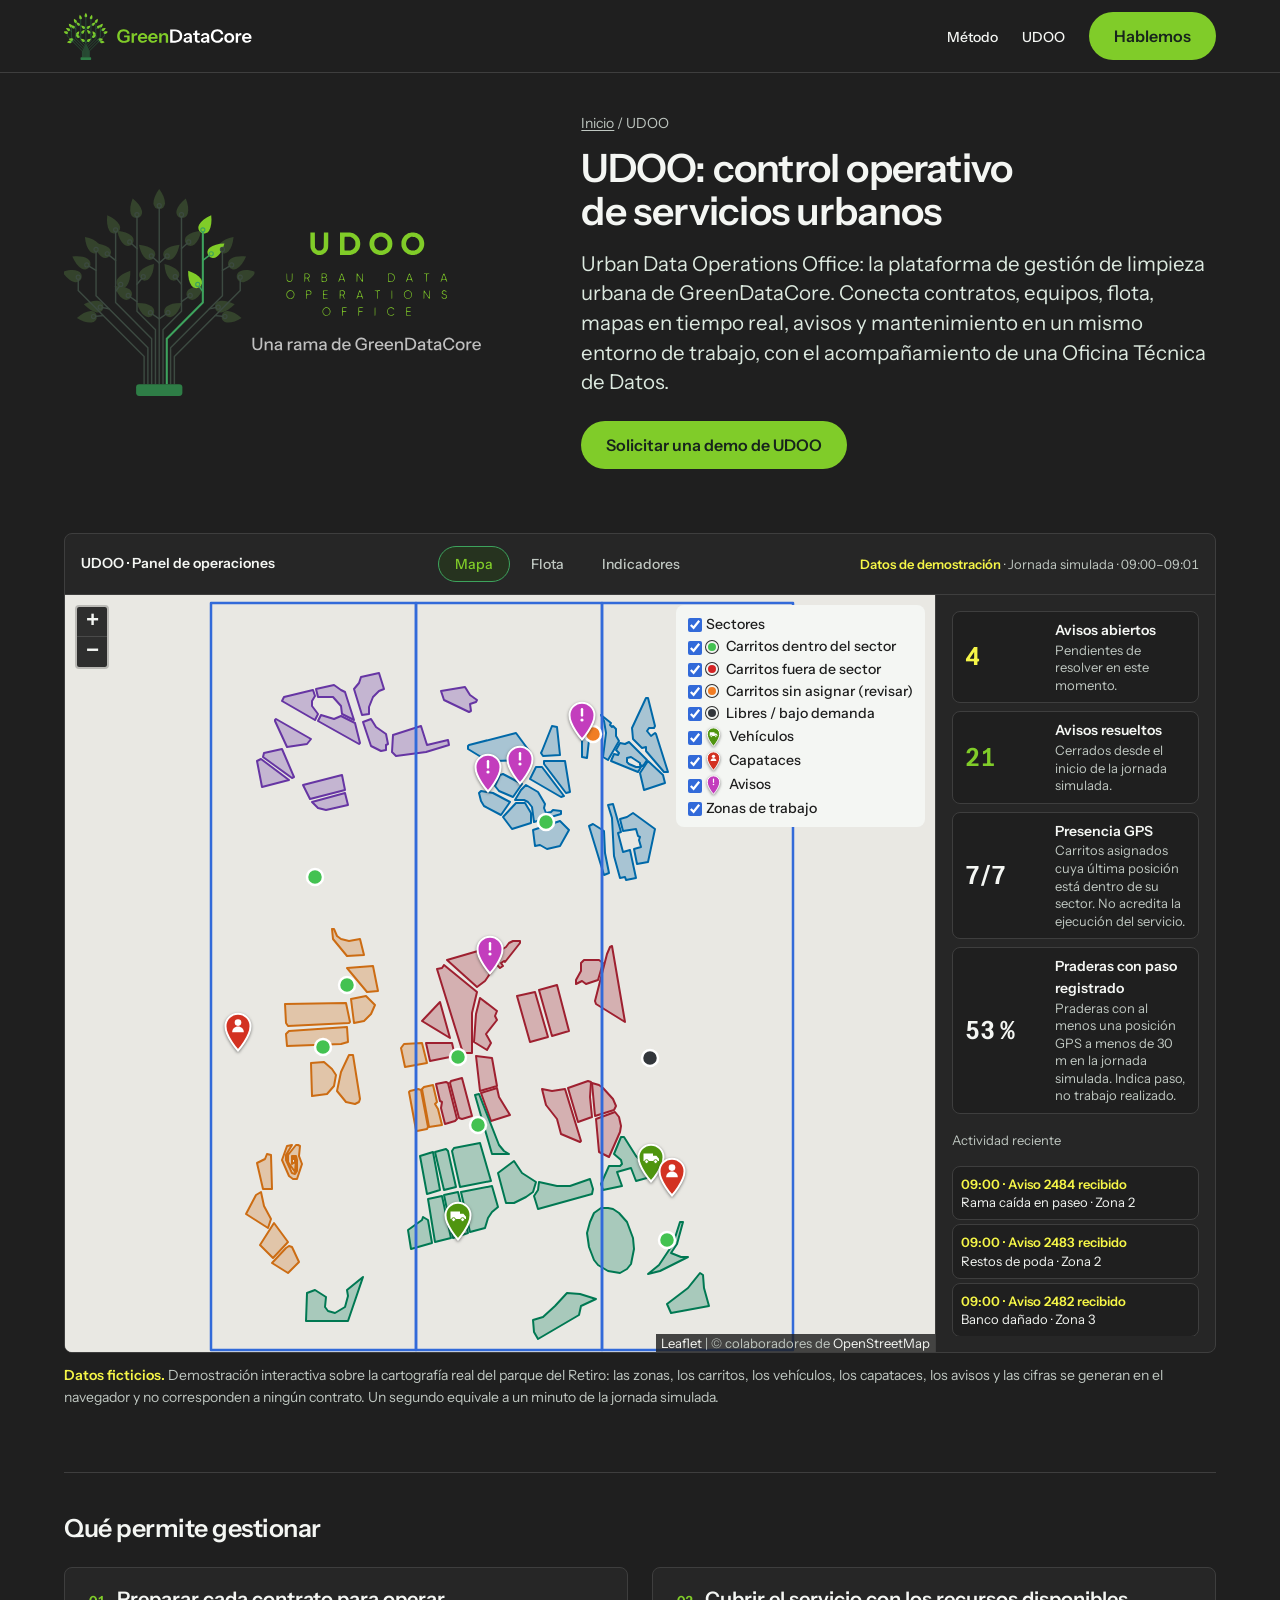
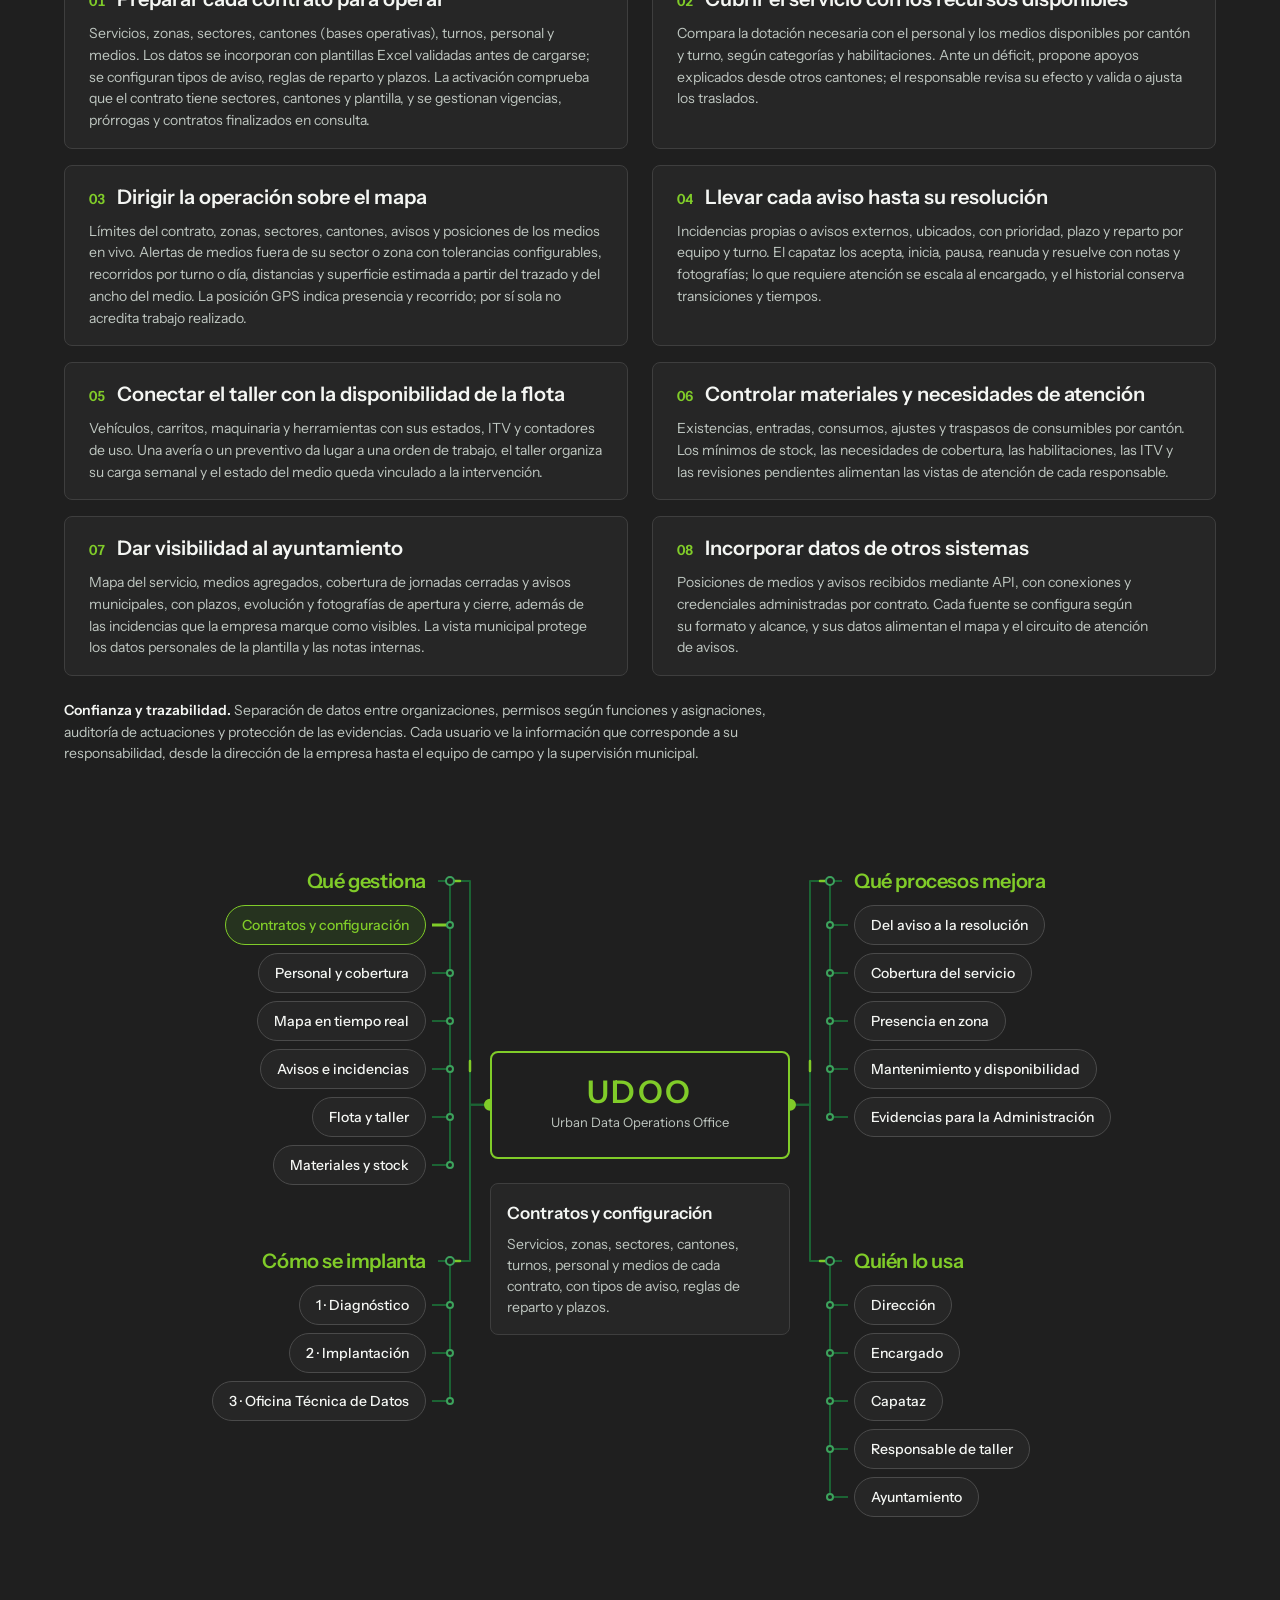
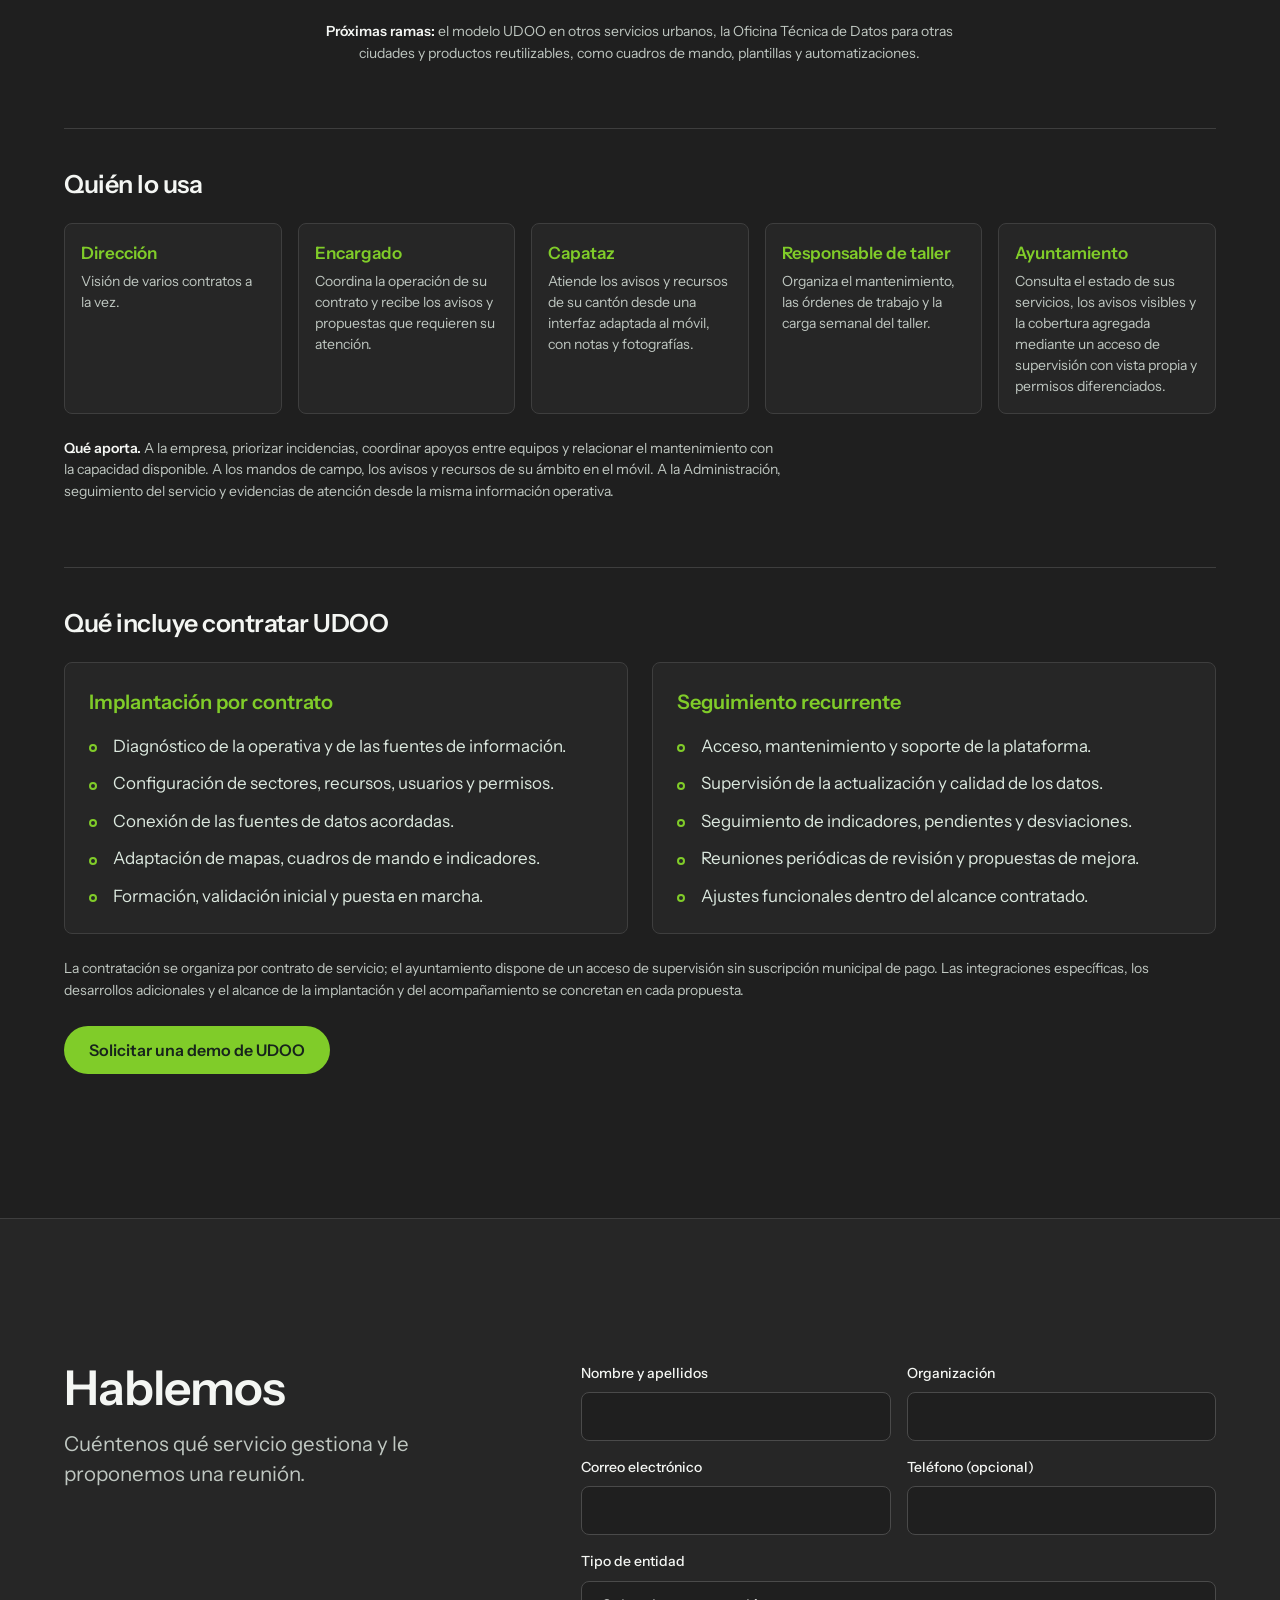
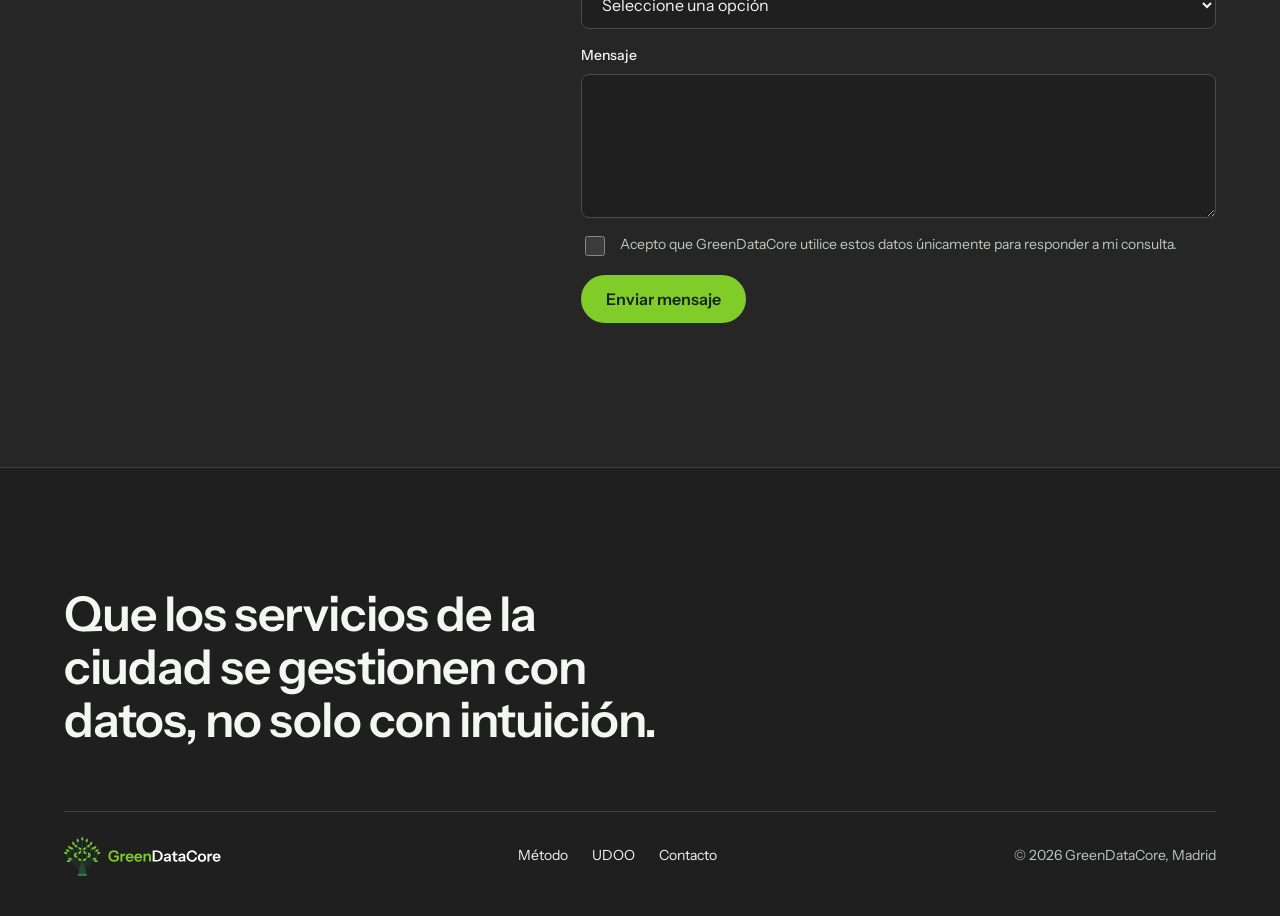
==== commit 777153a6: "Retira la página de prueba antigua de la demo y corrige og:type de /udoo/ Co-Authored-By: Claude Opu" ====
--- a/udoo/index.html
+++ b/udoo/index.html
@@ -8,7 +8,7 @@
 <link rel="canonical" href="https://greendatacore.com/udoo/">
 <link rel="icon" type="image/svg+xml" href="/assets/logo/gdc-simbolo-reducido.svg">
 <meta name="theme-color" content="#1F1F1F">
-<meta property="og:type" content="product">
+<meta property="og:type" content="website">
 <meta property="og:locale" content="es_ES">
 <meta property="og:site_name" content="GreenDataCore">
 <meta property="og:title" content="UDOO · Gestión de limpieza viaria, residuos y zonas verdes">
